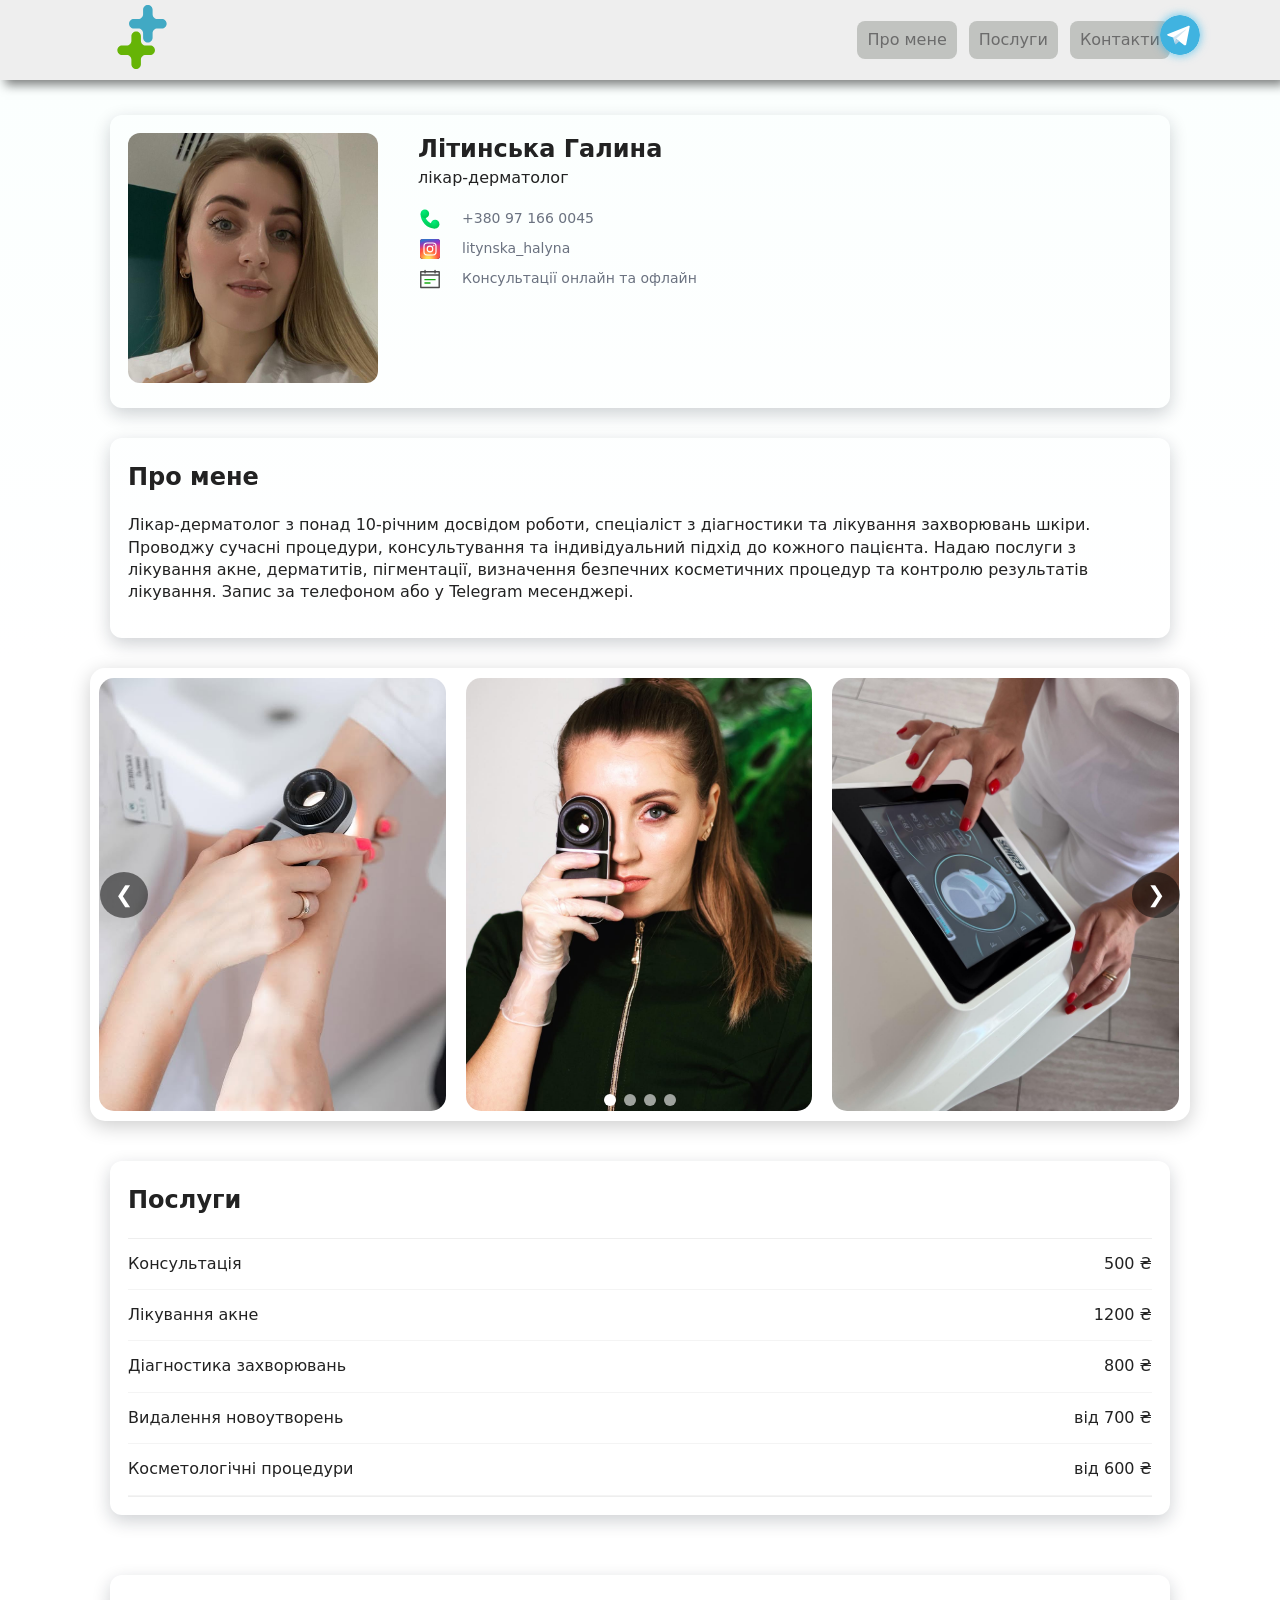
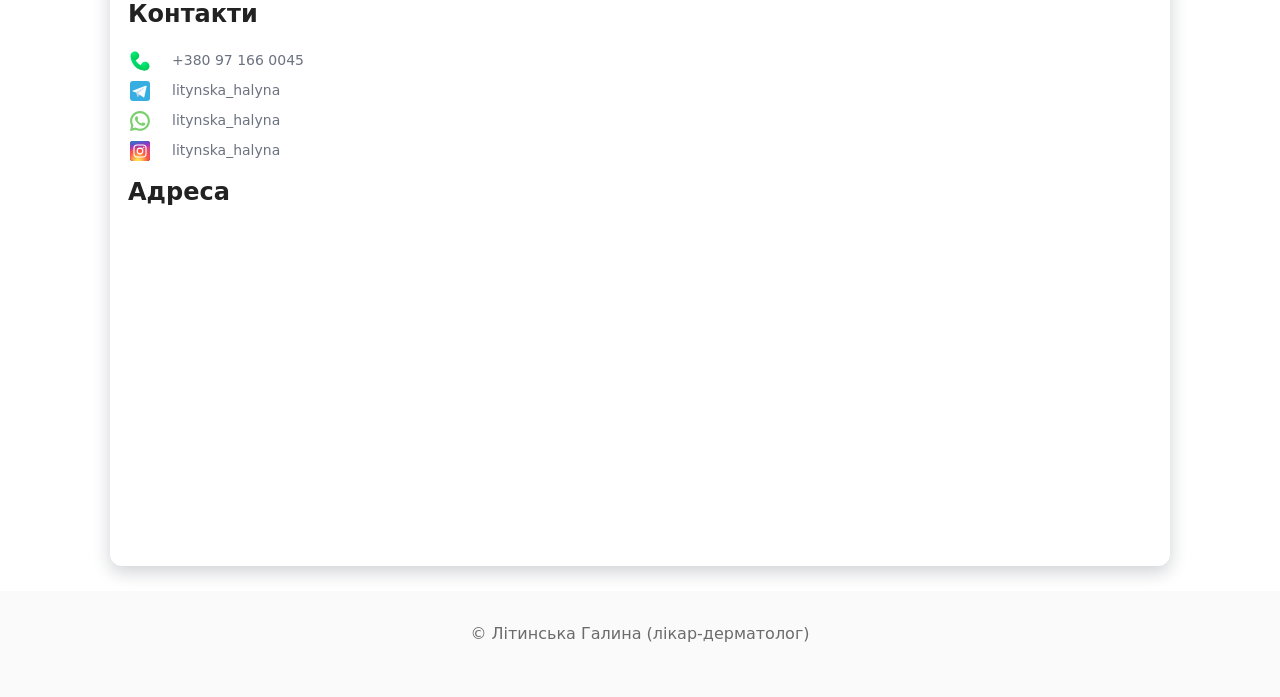
==== index.html @ a40f4bc6 "Implement slider logic" ====
<!doctype html>
<html lang="uk">
<head>
    <meta charset="utf-8">
    <meta name="viewport" content="width=device-width,initial-scale=1">
    <title>Лікар дерматолог - Літинська Галина</title>
    <link rel="stylesheet" href="styles.css">
</head>
<body>
<a href="https://t.me/username" target="_blank" class="telegram-icon" aria-label="Telegram">
    <img src="assets/icons/telegram-2.svg" alt="Telegram">
</a>
<header class="site-header">
    <div class="container header-inner">
        <a class="logo" href="#home">
            <img src="assets/icons/hospital.svg" alt="Лікар" class="logo-img">
        </a>
        <nav class="main-nav" id="mainNav">
            <button class="nav-toggle" id="navToggle" aria-label="Відкрити меню">☰</button>
            <ul class="nav-list" id="navList">
                <li><a class="book-btn" href="#home">Про мене</a></li>
                <li><a class="book-btn" href="#services">Послуги</a></li>
                <li><a class="book-btn" href="#contacts">Контакти</a></li>
            </ul>
        </nav>
    </div>
</header>

<main>
    <section id="home" class="section home-section">
        <section class="container">
            <div class="card">
                <div class="grid">
                    <div class="grid-1">
                        <img class="home-photo" src="assets/photo_main.jpg" alt="Лікар">
                    </div>
                    <div class="grid-2">
                        <h2 style="margin: 0">Літинська Галина</h2>
                        <p style="margin-top: 0; margin-bottom: 20px">лікар-дерматолог</p>
                        <div class="contact-item">
                            <img src="assets/icons/phone.svg" width="20" height="20"/>
                            <span>+380 97 166 0045</span>
                        </div>
                        <div class="contact-item">
                            <img src="assets/icons/instagram.svg" width="20" height="20"/>
                            <a href="https://www.instagram.com/dr.litynskahalyna" target="_blank">litynska_halyna</a>
                        </div>
                        <div class="contact-item">
                            <img src="assets/icons/calendar.svg" width="20" height="20"/>
                            <span>Консультації онлайн та офлайн</span>
                        </div>
                    </div>

                </div>
            </div>

            <div class="card">
                <h2>Про мене</h2>
                <p class="small-muted">
                    Лікар-дерматолог з понад 10-річним досвідом роботи, спеціаліст з діагностики та лікування
                    захворювань шкіри. Проводжу сучасні процедури, консультування та індивідуальний підхід
                    до кожного пацієнта. Надаю послуги з лікування акне, дерматитів, пігментації,
                    визначення безпечних косметичних процедур та контролю результатів лікування.
                    Запис за телефоном або у Telegram месенджері.
                </p>
            </div>
        </section>
    </section>

    <section id="gallery" class="section gallery-section">
        <div class="slider-container">
            <div class="slider-track">
                <div class="slide"><img src="assets/photo_1.jpg" alt="Фото 1"></div>
                <div class="slide"><img src="assets/photo_2.jpg" alt="Фото 2"></div>
                <div class="slide"><img src="assets/photo_3.jpg" alt="Фото 3"></div>
                <div class="slide"><img src="assets/photo_4.jpg" alt="Фото 4"></div>
            </div>
            <button class="arrow left">&#10094;</button>
            <button class="arrow right">&#10095;</button>
            <div class="dots"></div>
        </div>
    </section>

    <section id="services" class="section services-section">
        <div class="container">
            <div class="card">
                <h2>Послуги</h2>
                <ul class="services-list">
                    <li><span>Консультація</span><span class="price">500 ₴</span></li>
                    <li><span>Лікування акне</span><span class="price">1200 ₴</span></li>
                    <li><span>Діагностика захворювань</span><span class="price">800 ₴</span></li>
                    <li><span>Видалення новоутворень</span><span class="price">від 700 ₴</span></li>
                    <li><span>Косметологічні процедури</span><span class="price">від 600 ₴</span></li>
                </ul>
            </div>
        </div>
    </section>

    <section id="contacts" class="section contacts-section">
        <div class="container">
            <div class="card">
                <h2>Контакти</h2>
                <div class="contact-item">
                    <img src="assets/icons/phone.svg" width="20" height="20"/>
                    <span>+380 97 166 0045</span>
                </div>
                <div class="contact-item">
                    <img src="assets/icons/telegram-1.svg" width="20" height="20"/>
                    <a href="https://t.me/litynska_halyna" target="_blank">litynska_halyna</a>
                </div>
                <div class="contact-item">
                    <img src="assets/icons/whatsapp.svg" width="20" height="20"/>
                    <a href="https://wa.me/380961234567" target="_blank">litynska_halyna</a>
                </div>
                <div class="contact-item">
                    <img src="assets/icons/instagram.svg" width="20" height="20"/>
                    <a href="https://www.instagram.com/dr.litynskahalyna" target="_blank">litynska_halyna</a>
                </div>
                <h2>Адреса</h2>
                <div class="map-wrap">
                    <iframe src="https://www.google.com/maps/embed?pb=!1m18!1m12!1m3!1d73303.48271328525!2d28.41635927194951!3d49.22616092474371!2m3!1f0!2f0!3f0!3m2!1i1024!2i768!4f13.1!3m3!1m2!1s0x472d5c42c8feaab9%3A0xdc82a00f6ae1e998!2z0L_RgNC-0YHQv9C10LrRgiDQrtC90L7RgdGC0ZYsIDE4LCDQktGW0L3QvdC40YbRjywg0JLRltC90L3QuNGG0YzQutCwINC-0LHQu9Cw0YHRgtGMLCAyMTAwMA!5e0!3m2!1suk!2sua!4v1760284127808!5m2!1suk!2sua"
                            width="600" height="450"
                            style="border:0;"
                            allowfullscreen=""
                            loading="lazy"
                            referrerpolicy="no-referrer-when-downgrade">
                    </iframe>
                </div>
            </div>
        </div>
    </section>
</main>

<footer class="site-footer">
    <div class="container">
        <p>© Літинська Галина (лікар-дерматолог)</p>
    </div>
</footer>

<script src="script.js"></script>
</body>
</html>
---- styles.css ----
:root {
    --max-width: 1100px;
    --accent: #c1c3c0;
    --muted: #6b6b6b;
    --header-h: 80px;
}

* {
    box-sizing: border-box;
    scroll-padding-top: var(--header-h);
}

body {
    font-family: Inter, system-ui, -apple-system, 'Segoe UI', Roboto, 'Oxygen', 'Helvetica Neue', Arial;
    margin: 0;
    color: #222;
    line-height: 1.4
}

.container {
    max-width: var(--max-width);
    margin: 0 auto;
    padding: 0 20px 20px;
}

.card {
    margin-top: 30px;
    padding: 18px;
    border-radius: 12px;
    box-shadow: 0 6px 18px rgba(16, 24, 40, 0.2)
}

.card h2 {
    margin-top: 5px;
}

.grid {
    display: grid;
    grid-template-columns: 1fr 3fr;
    gap: 40px
}

/* Header */
.site-header {
    background: #eee;
    top: 0;
    z-index: 40;
    position: sticky;
    box-shadow: 5px 5px 10px rgba(0, 0, 0, 0.5);
}

.header-inner {
    display: flex;
    align-items: center;
    gap: 16px;
    padding-top: 5px;
    padding-bottom: 5px;
}

.logo {
    text-decoration: none;
    color: inherit;
}

.logo-img {
    width: 64px;
    height: 64px;
    object-fit: cover;
    border-radius: 8px
}

.main-nav {
    margin-left: auto;
    position: relative
}

.nav-toggle {
    display: none;
    background: none;
    border: 0;
    font-size: 26px
}

.nav-list {
    list-style: none;
    display: flex;
    gap: 12px;
    align-items: center;
    margin: 0;
    padding: 0
}

.nav-list a {
    display: inline-block;
    padding: 8px 10px;
    text-decoration: none;
    color: var(--muted)
}

.nav-list a:hover {
    color: black;
}

.book-btn {
    background: var(--accent);
    color: #AC9C8F;
    padding: 8px 12px;
    border-radius: 8px
}

/* Home */
.home-section {
    padding: 5px 0;
    background: linear-gradient(180deg, #fbfffe, #fff)
}

.home-photo {
    width: 250px;
    height: 250px;
    object-fit: cover;
    border-radius: 12px;
}

.contact-row {
    display: flex;
    gap: 12px;
    align-items: center;
}

.phone {
    font-weight: 600;
    text-decoration: none;
    color: var(--accent)
}

.social-links a {
    margin-left: 8px;
    text-decoration: none;
    color: var(--muted)
}

/* Services */
.services-section {
    padding: 5px 0
}

.services-list {
    list-style: none;
    padding: 0;
    margin: 0;
    border-top: 1px solid #eee;
    border-bottom: 1px solid #eee
}

.services-list li {
    display: flex;
    justify-content: space-between;
    padding: 14px 0;
    border-bottom: 1px solid #f4f4f4
}

/* Gallery */
.gallery-section {
    padding: 5px 0
}

.slider-container {
    position: relative;
    /*padding: 0 20px 20px;*/
    width: 100%;
    max-width: var(--max-width);
    margin: 0 auto;
    overflow: hidden;
    border-radius: 15px;
    box-shadow: 0 5px 20px rgba(0, 0, 0, 0.2);
}

.slider-track {
    display: flex;
    transition: transform 0.6s ease;
}

.slide {
    padding: 10px;
    flex: 0 0 calc(100% / 3);
}

.slide img {
    width: 100%;
    height: 100%;
    display: block;
    object-fit: cover;
    border-radius: 15px;
}

.arrow {
    position: absolute;
    top: 50%;
    transform: translateY(-50%);
    background: rgba(0, 0, 0, 0.5);
    color: #fff;
    border: none;
    padding: 10px 15px;
    border-radius: 50%;
    cursor: pointer;
    z-index: 10;
    font-size: 22px;
    transition: 0.3s;
}

.arrow:hover {
    background: rgba(0, 0, 0, 0.8);
}

.arrow.left {
    left: 10px;
}

.arrow.right {
    right: 10px;
}

.dots {
    position: absolute;
    bottom: 15px;
    left: 50%;
    transform: translateX(-50%);
    display: flex;
    gap: 8px;
}

.dot {
    width: 12px;
    height: 12px;
    border-radius: 50%;
    background: rgba(255, 255, 255, 0.6);
    cursor: pointer;
    transition: background 0.3s;
}

.dot.active {
    background: white;
}

/* Contacts */
.contacts-section {
    padding: 5px 0
}

.map-wrap iframe {
    width: 100%;
    height: 300px;
    border: 0;
    border-radius: 8px;
    margin-top: 12px
}

/* Footer */
.site-footer {
    background: #fafafa;
    padding: 16px 0;
    text-align: center;
    color: var(--muted)
}

/* Responsive */
@media (max-width: 800px) {

    .grid {
        display: grid;
        grid-template-columns: 1fr;
        gap: 40px
    }

    .grid-1 {
        display: grid;
        place-items: center;
    }

    .logo-img {
        width: 56px;
        height: 56px
    }

    .nav-toggle {
        display: block
    }

    .nav-list {
        position: absolute;
        right: 0;
        top: 56px;
        background: #fff;
        flex-direction: column;
        padding: 10px;
        border: 1px solid #eee;
        display: none;
        width: 220px
    }

    .nav-list.open {
        display: flex
    }

    .slide {
        flex: 0 0 100%;
    }

    .slide img {
        height: 400px
    }
}

/* Contacts */
.contact-item {
    color: #6b7280;
    font-size: 14px;
    display: flex;
    padding-bottom: 10px;
}

.contact-item img {
    width: 24px;
    margin-right: 20px;
}

.contact-item a {
    text-decoration: none;
    color: inherit;
}

/* Contact END */

/* Telegram icon */
.telegram-icon {
    position: fixed;
    top: 15px;
    right: 80px;
    z-index: 9999;
    display: inline-block;
    animation: blink 1.2s infinite;
}

.telegram-icon img {
    width: 40px;
    height: 40px;
    border-radius: 50%;
    box-shadow: 0 0 10px rgba(0, 172, 237, 0.6);
    transition: transform 0.3s ease, box-shadow 0.3s ease;
}

.telegram-icon:hover img {
    transform: scale(1.15);
    box-shadow: 0 0 20px rgba(0, 172, 237, 0.8);
}

/* Blinking effect */
@keyframes blink {
    0%, 100% {
        opacity: 1;
    }
    50% {
        opacity: 0.5;
    }
}

/* Telegram END */
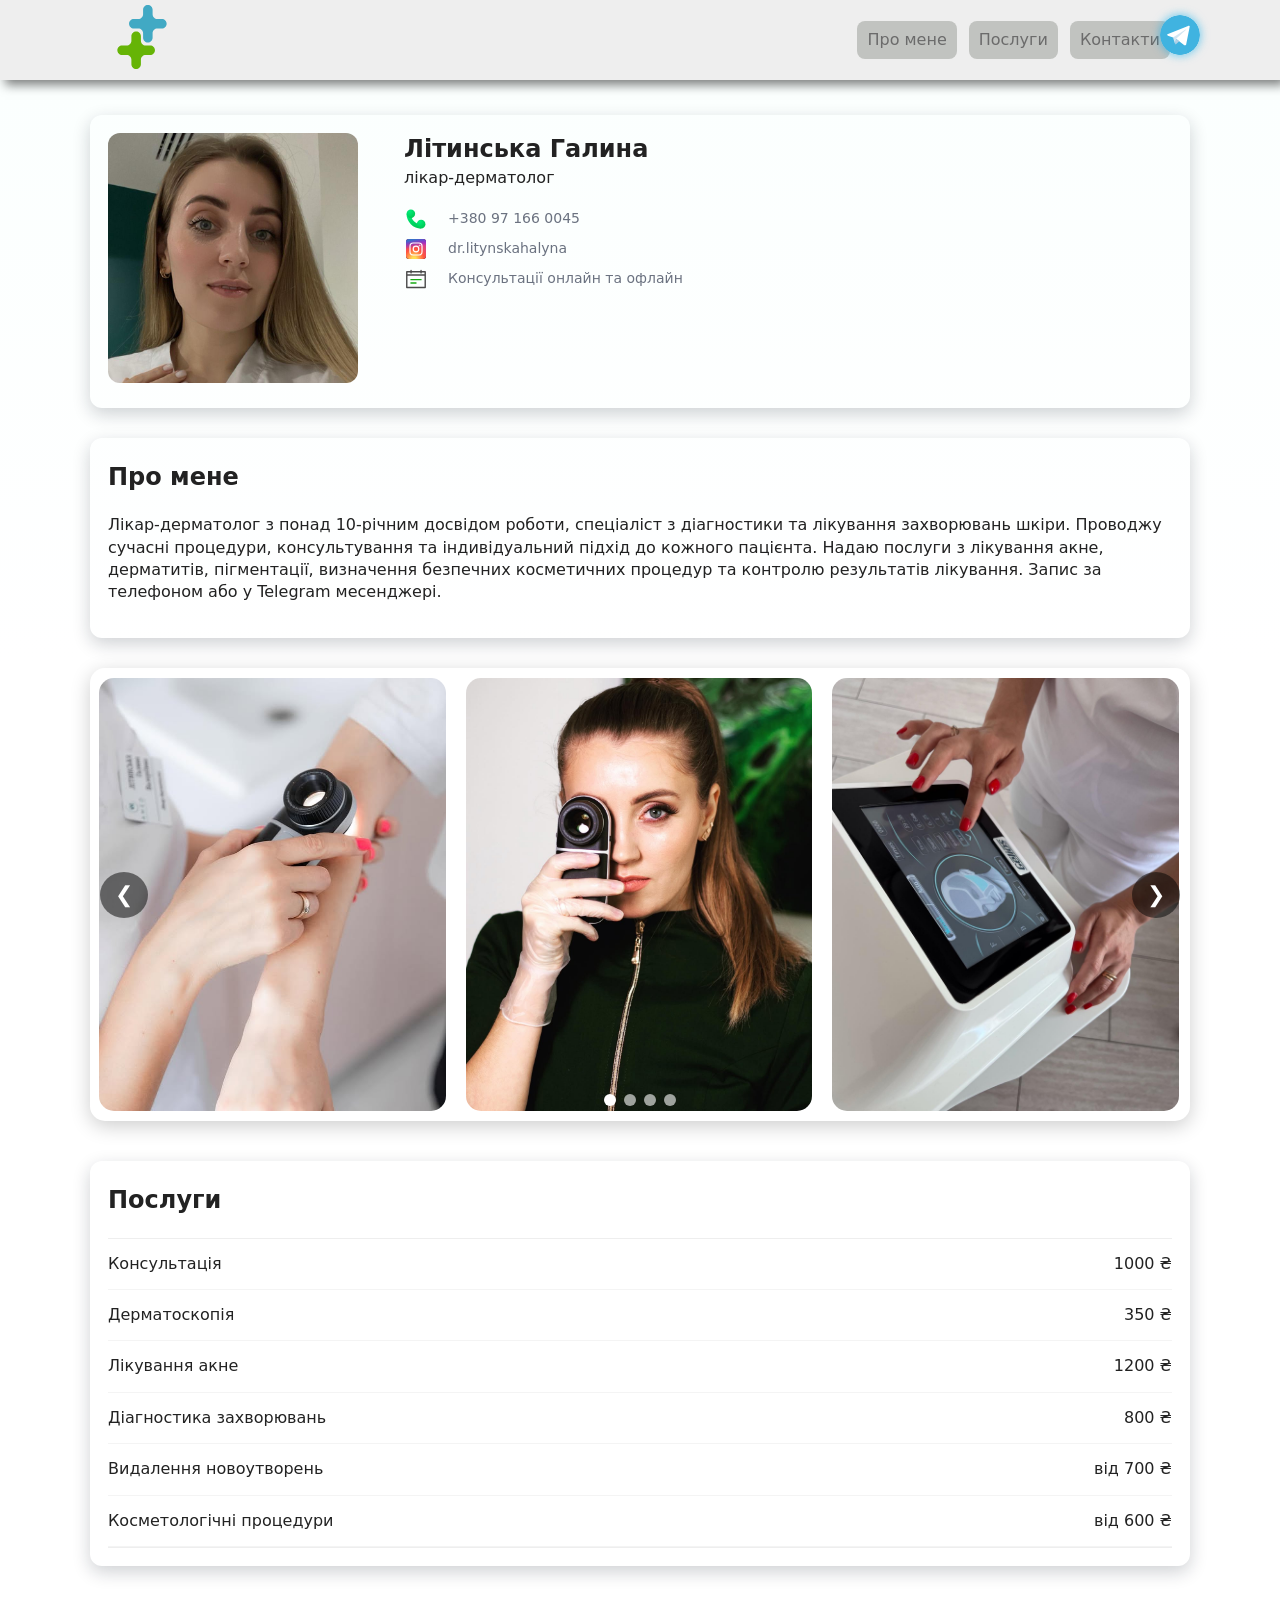
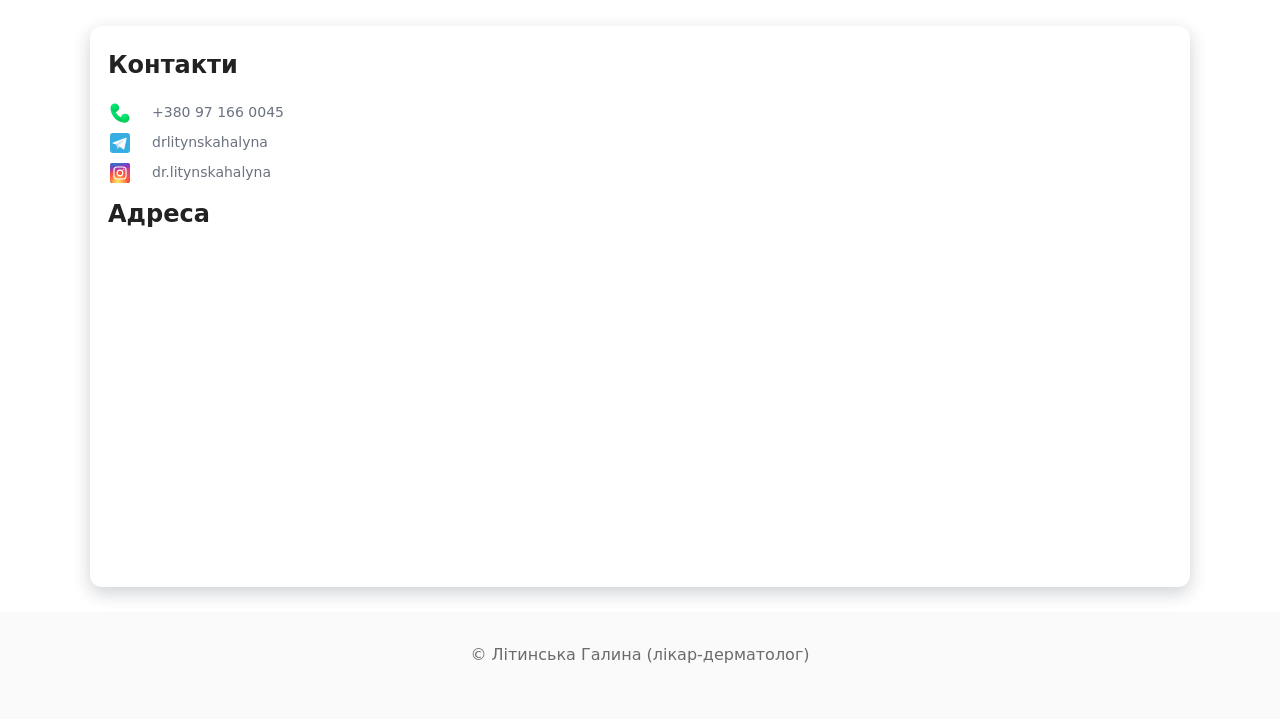
==== commit 82707878: "Add telegram link" ====
--- a/index.html
+++ b/index.html
@@ -4,10 +4,13 @@
     <meta charset="utf-8">
     <meta name="viewport" content="width=device-width,initial-scale=1">
     <title>Лікар дерматолог - Літинська Галина</title>
+    <meta name="description" content="Лікар дерматолог - Літинська Галина">
+    <meta name="keywords" content="Літинська, Галина, лікар, дерматолог">
+    <meta name="robots" content="index, follow">
     <link rel="stylesheet" href="styles.css">
 </head>
 <body>
-<a href="https://t.me/username" target="_blank" class="telegram-icon" aria-label="Telegram">
+<a href="https://t.me/drlitynskahalyna" target="_blank" class="telegram-icon" aria-label="Telegram">
     <img src="assets/icons/telegram-2.svg" alt="Telegram">
 </a>
 <header class="site-header">
@@ -43,7 +46,7 @@
                         </div>
                         <div class="contact-item">
                             <img src="assets/icons/instagram.svg" width="20" height="20"/>
-                            <a href="https://www.instagram.com/dr.litynskahalyna" target="_blank">litynska_halyna</a>
+                            <a href="https://www.instagram.com/dr.litynskahalyna" target="_blank">dr.litynskahalyna</a>
                         </div>
                         <div class="contact-item">
                             <img src="assets/icons/calendar.svg" width="20" height="20"/>
@@ -70,10 +73,10 @@
     <section id="gallery" class="section gallery-section">
         <div class="slider-container">
             <div class="slider-track">
-                <div class="slide"><img src="assets/photo_1.jpg" alt="Фото 1"></div>
-                <div class="slide"><img src="assets/photo_2.jpg" alt="Фото 2"></div>
-                <div class="slide"><img src="assets/photo_3.jpg" alt="Фото 3"></div>
-                <div class="slide"><img src="assets/photo_4.jpg" alt="Фото 4"></div>
+                <div class="slide"><img alt="Літинська Галина" src="assets/photo_1.jpg" alt="Фото 1"></div>
+                <div class="slide"><img alt="Літинська Галина" src="assets/photo_2.jpg" alt="Фото 2"></div>
+                <div class="slide"><img alt="Літинська Галина" src="assets/photo_3.jpg" alt="Фото 3"></div>
+                <div class="slide"><img alt="Літинська Галина" src="assets/photo_4.jpg" alt="Фото 4"></div>
             </div>
             <button class="arrow left">&#10094;</button>
             <button class="arrow right">&#10095;</button>
@@ -86,7 +89,8 @@
             <div class="card">
                 <h2>Послуги</h2>
                 <ul class="services-list">
-                    <li><span>Консультація</span><span class="price">500 ₴</span></li>
+                    <li><span>Консультація</span><span class="price">1000 ₴</span></li>
+                    <li><span>Дерматоскопія</span><span class="price">350 ₴</span></li>
                     <li><span>Лікування акне</span><span class="price">1200 ₴</span></li>
                     <li><span>Діагностика захворювань</span><span class="price">800 ₴</span></li>
                     <li><span>Видалення новоутворень</span><span class="price">від 700 ₴</span></li>
@@ -106,15 +110,11 @@
                 </div>
                 <div class="contact-item">
                     <img src="assets/icons/telegram-1.svg" width="20" height="20"/>
-                    <a href="https://t.me/litynska_halyna" target="_blank">litynska_halyna</a>
-                </div>
-                <div class="contact-item">
-                    <img src="assets/icons/whatsapp.svg" width="20" height="20"/>
-                    <a href="https://wa.me/380961234567" target="_blank">litynska_halyna</a>
+                    <a href="https://t.me/drlitynskahalyna" target="_blank">drlitynskahalyna</a>
                 </div>
                 <div class="contact-item">
                     <img src="assets/icons/instagram.svg" width="20" height="20"/>
-                    <a href="https://www.instagram.com/dr.litynskahalyna" target="_blank">litynska_halyna</a>
+                    <a href="https://www.instagram.com/dr.litynskahalyna" target="_blank">dr.litynskahalyna</a>
                 </div>
                 <h2>Адреса</h2>
                 <div class="map-wrap">
--- a/styles.css
+++ b/styles.css
@@ -20,7 +20,7 @@
 .container {
     max-width: var(--max-width);
     margin: 0 auto;
-    padding: 0 20px 20px;
+    padding: 0 0 20px;
 }
 
 .card {
@@ -53,8 +53,7 @@
     display: flex;
     align-items: center;
     gap: 16px;
-    padding-top: 5px;
-    padding-bottom: 5px;
+    padding: 5px 20px;
 }
 
 .logo {
@@ -166,7 +165,6 @@
 
 .slider-container {
     position: relative;
-    /*padding: 0 20px 20px;*/
     width: 100%;
     max-width: var(--max-width);
     margin: 0 auto;
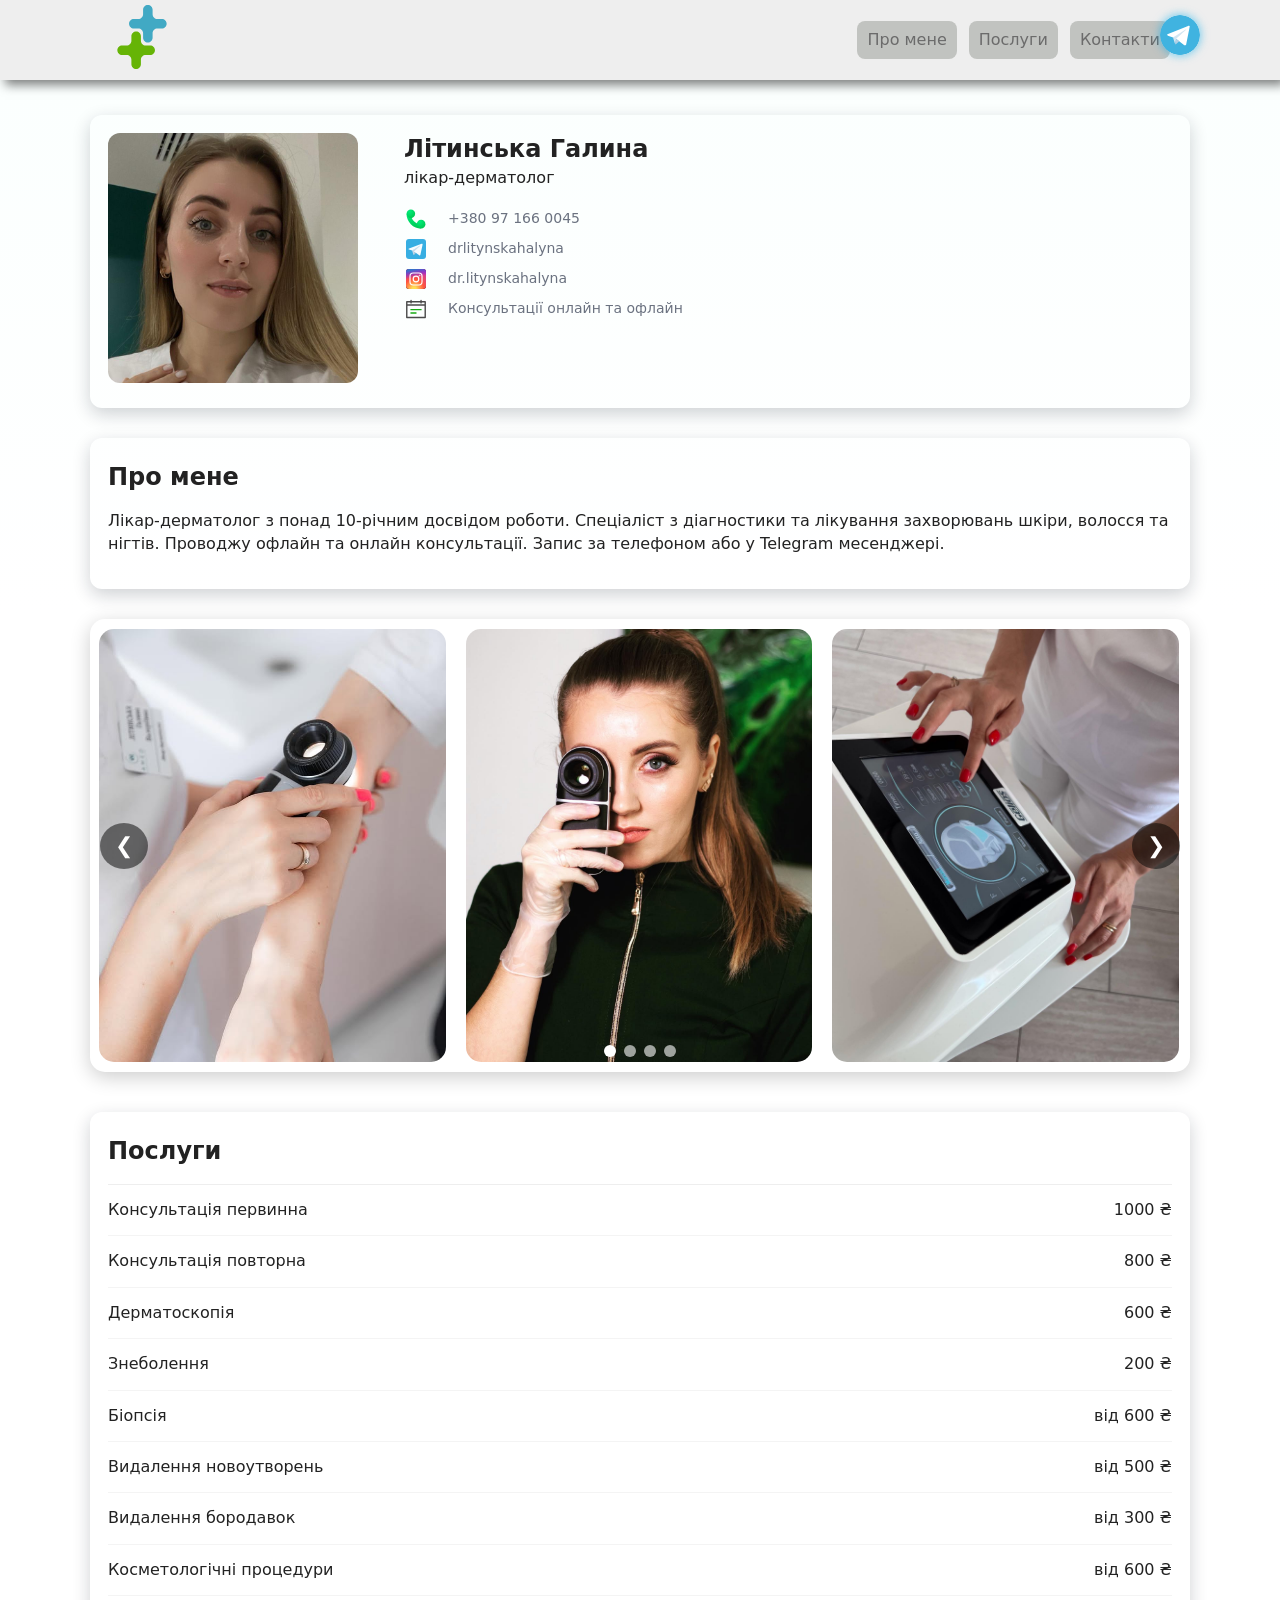
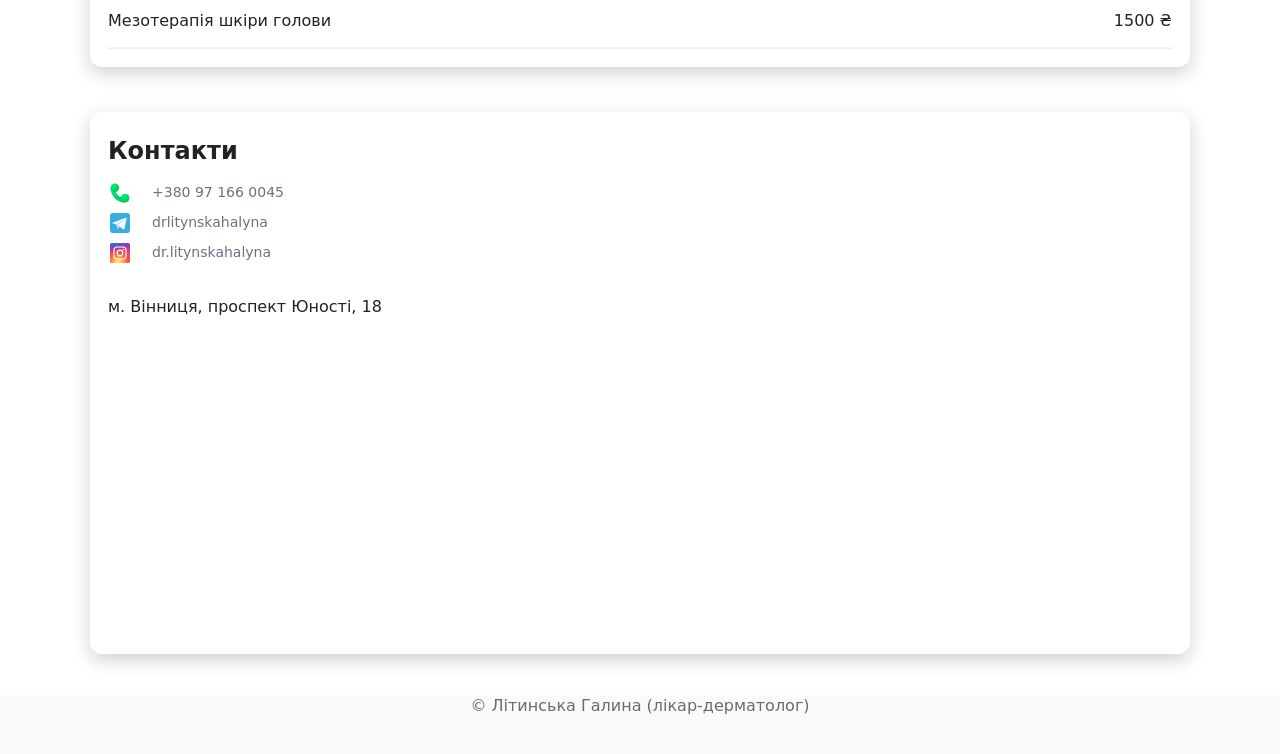
==== commit 22a7931a: "Improve css styles" ====
--- a/index.html
+++ b/index.html
@@ -38,11 +38,15 @@
                         <img class="home-photo" src="assets/photo_main.jpg" alt="Лікар">
                     </div>
                     <div class="grid-2">
-                        <h2 style="margin: 0">Літинська Галина</h2>
-                        <p style="margin-top: 0; margin-bottom: 20px">лікар-дерматолог</p>
+                        <h2>Літинська Галина</h2>
+                        <p>лікар-дерматолог</p>
                         <div class="contact-item">
                             <img src="assets/icons/phone.svg" width="20" height="20"/>
                             <span>+380 97 166 0045</span>
+                        </div>
+                        <div class="contact-item">
+                            <img src="assets/icons/telegram-1.svg" width="20" height="20"/>
+                            <a href="https://t.me/drlitynskahalyna" target="_blank">drlitynskahalyna</a>
                         </div>
                         <div class="contact-item">
                             <img src="assets/icons/instagram.svg" width="20" height="20"/>
@@ -60,10 +64,8 @@
             <div class="card">
                 <h2>Про мене</h2>
                 <p class="small-muted">
-                    Лікар-дерматолог з понад 10-річним досвідом роботи, спеціаліст з діагностики та лікування
-                    захворювань шкіри. Проводжу сучасні процедури, консультування та індивідуальний підхід
-                    до кожного пацієнта. Надаю послуги з лікування акне, дерматитів, пігментації,
-                    визначення безпечних косметичних процедур та контролю результатів лікування.
+                    Лікар-дерматолог з понад 10-річним досвідом роботи. Спеціаліст з діагностики та лікування
+                    захворювань шкіри, волосся та нігтів. Проводжу офлайн та онлайн консультації.
                     Запис за телефоном або у Telegram месенджері.
                 </p>
             </div>
@@ -89,12 +91,15 @@
             <div class="card">
                 <h2>Послуги</h2>
                 <ul class="services-list">
-                    <li><span>Консультація</span><span class="price">1000 ₴</span></li>
-                    <li><span>Дерматоскопія</span><span class="price">350 ₴</span></li>
-                    <li><span>Лікування акне</span><span class="price">1200 ₴</span></li>
-                    <li><span>Діагностика захворювань</span><span class="price">800 ₴</span></li>
-                    <li><span>Видалення новоутворень</span><span class="price">від 700 ₴</span></li>
+                    <li><span>Консультація первинна</span><span class="price">1000 ₴</span></li>
+                    <li><span>Консультація повторна</span><span class="price">800 ₴</span></li>
+                    <li><span>Дерматоскопія</span><span class="price">600 ₴</span></li>
+                    <li><span>Знеболення</span><span class="price">200 ₴</span></li>
+                    <li><span>Біопсія</span><span class="price">від 600 ₴</span></li>
+                    <li><span>Видалення новоутворень</span><span class="price">від 500 ₴</span></li>
+                    <li><span>Видалення бородавок</span><span class="price">від 300 ₴</span></li>
                     <li><span>Косметологічні процедури</span><span class="price">від 600 ₴</span></li>
+                    <li><span>Мезотерапія шкіри голови</span><span class="price">1500 ₴</span></li>
                 </ul>
             </div>
         </div>
@@ -102,7 +107,7 @@
 
     <section id="contacts" class="section contacts-section">
         <div class="container">
-            <div class="card">
+            <div class="card" style="margin-top: 15px;">
                 <h2>Контакти</h2>
                 <div class="contact-item">
                     <img src="assets/icons/phone.svg" width="20" height="20"/>
@@ -116,7 +121,8 @@
                     <img src="assets/icons/instagram.svg" width="20" height="20"/>
                     <a href="https://www.instagram.com/dr.litynskahalyna" target="_blank">dr.litynskahalyna</a>
                 </div>
-                <h2>Адреса</h2>
+                <br>
+                м. Вінниця, проспект Юності, 18
                 <div class="map-wrap">
                     <iframe src="https://www.google.com/maps/embed?pb=!1m18!1m12!1m3!1d73303.48271328525!2d28.41635927194951!3d49.22616092474371!2m3!1f0!2f0!3f0!3m2!1i1024!2i768!4f13.1!3m3!1m2!1s0x472d5c42c8feaab9%3A0xdc82a00f6ae1e998!2z0L_RgNC-0YHQv9C10LrRgiDQrtC90L7RgdGC0ZYsIDE4LCDQktGW0L3QvdC40YbRjywg0JLRltC90L3QuNGG0YzQutCwINC-0LHQu9Cw0YHRgtGMLCAyMTAwMA!5e0!3m2!1suk!2sua!4v1760284127808!5m2!1suk!2sua"
                             width="600" height="450"
--- a/styles.css
+++ b/styles.css
@@ -14,7 +14,7 @@
     font-family: Inter, system-ui, -apple-system, 'Segoe UI', Roboto, 'Oxygen', 'Helvetica Neue', Arial;
     margin: 0;
     color: #222;
-    line-height: 1.4
+    line-height: 1.4;
 }
 
 .container {
@@ -27,17 +27,27 @@
     margin-top: 30px;
     padding: 18px;
     border-radius: 12px;
-    box-shadow: 0 6px 18px rgba(16, 24, 40, 0.2)
+    box-shadow: 0 6px 18px rgba(16, 24, 40, 0.2);
 }
 
 .card h2 {
     margin-top: 5px;
+    margin-bottom: 15px;
 }
 
 .grid {
     display: grid;
     grid-template-columns: 1fr 3fr;
-    gap: 40px
+    gap: 40px;
+}
+
+.grid-2 h2 {
+    margin: 0
+}
+
+.grid-2 p {
+    margin-top: 0;
+    margin-bottom: 20px;
 }
 
 /* Header */
@@ -65,19 +75,19 @@
     width: 64px;
     height: 64px;
     object-fit: cover;
-    border-radius: 8px
+    border-radius: 8px;
 }
 
 .main-nav {
     margin-left: auto;
-    position: relative
+    position: relative;
 }
 
 .nav-toggle {
     display: none;
     background: none;
     border: 0;
-    font-size: 26px
+    font-size: 26px;
 }
 
 .nav-list {
@@ -85,15 +95,13 @@
     display: flex;
     gap: 12px;
     align-items: center;
-    margin: 0;
-    padding: 0
 }
 
 .nav-list a {
     display: inline-block;
     padding: 8px 10px;
     text-decoration: none;
-    color: var(--muted)
+    color: var(--muted);
 }
 
 .nav-list a:hover {
@@ -104,13 +112,13 @@
     background: var(--accent);
     color: #AC9C8F;
     padding: 8px 12px;
-    border-radius: 8px
+    border-radius: 8px;
 }
 
 /* Home */
 .home-section {
     padding: 5px 0;
-    background: linear-gradient(180deg, #fbfffe, #fff)
+    background: linear-gradient(180deg, #fbfffe, #fff);
 }
 
 .home-photo {
@@ -129,18 +137,18 @@
 .phone {
     font-weight: 600;
     text-decoration: none;
-    color: var(--accent)
+    color: var(--accent);
 }
 
 .social-links a {
     margin-left: 8px;
     text-decoration: none;
-    color: var(--muted)
+    color: var(--muted);
 }
 
 /* Services */
 .services-section {
-    padding: 5px 0
+    padding: 5px 0;
 }
 
 .services-list {
@@ -148,19 +156,19 @@
     padding: 0;
     margin: 0;
     border-top: 1px solid #eee;
-    border-bottom: 1px solid #eee
+    border-bottom: 1px solid #eee;
 }
 
 .services-list li {
     display: flex;
     justify-content: space-between;
     padding: 14px 0;
-    border-bottom: 1px solid #f4f4f4
+    border-bottom: 1px solid #f4f4f4;
 }
 
 /* Gallery */
 .gallery-section {
-    padding: 5px 0
+    padding: 5px 0;
 }
 
 .slider-container {
@@ -242,7 +250,7 @@
 
 /* Contacts */
 .contacts-section {
-    padding: 5px 0
+    padding: 5px 0;
 }
 
 .map-wrap iframe {
@@ -250,15 +258,14 @@
     height: 300px;
     border: 0;
     border-radius: 8px;
-    margin-top: 12px
+    margin-top: 12px;
 }
 
 /* Footer */
 .site-footer {
     background: #fafafa;
-    padding: 16px 0;
     text-align: center;
-    color: var(--muted)
+    color: var(--muted);
 }
 
 /* Responsive */
@@ -267,7 +274,7 @@
     .grid {
         display: grid;
         grid-template-columns: 1fr;
-        gap: 40px
+        gap: 40px;
     }
 
     .grid-1 {
@@ -275,13 +282,25 @@
         place-items: center;
     }
 
+    .grid-2 {
+        margin-top: -15px;
+    }
+
+    .grid-2 h2 {
+        text-align: center;
+    }
+
+    .grid-2 p {
+        text-align: center;
+    }
+
     .logo-img {
         width: 56px;
-        height: 56px
+        height: 56px;
     }
 
     .nav-toggle {
-        display: block
+        display: block;
     }
 
     .nav-list {
@@ -293,11 +312,11 @@
         padding: 10px;
         border: 1px solid #eee;
         display: none;
-        width: 220px
+        width: 220px;
     }
 
     .nav-list.open {
-        display: flex
+        display: flex;
     }
 
     .slide {
@@ -305,7 +324,7 @@
     }
 
     .slide img {
-        height: 400px
+        height: 400px;
     }
 }
 
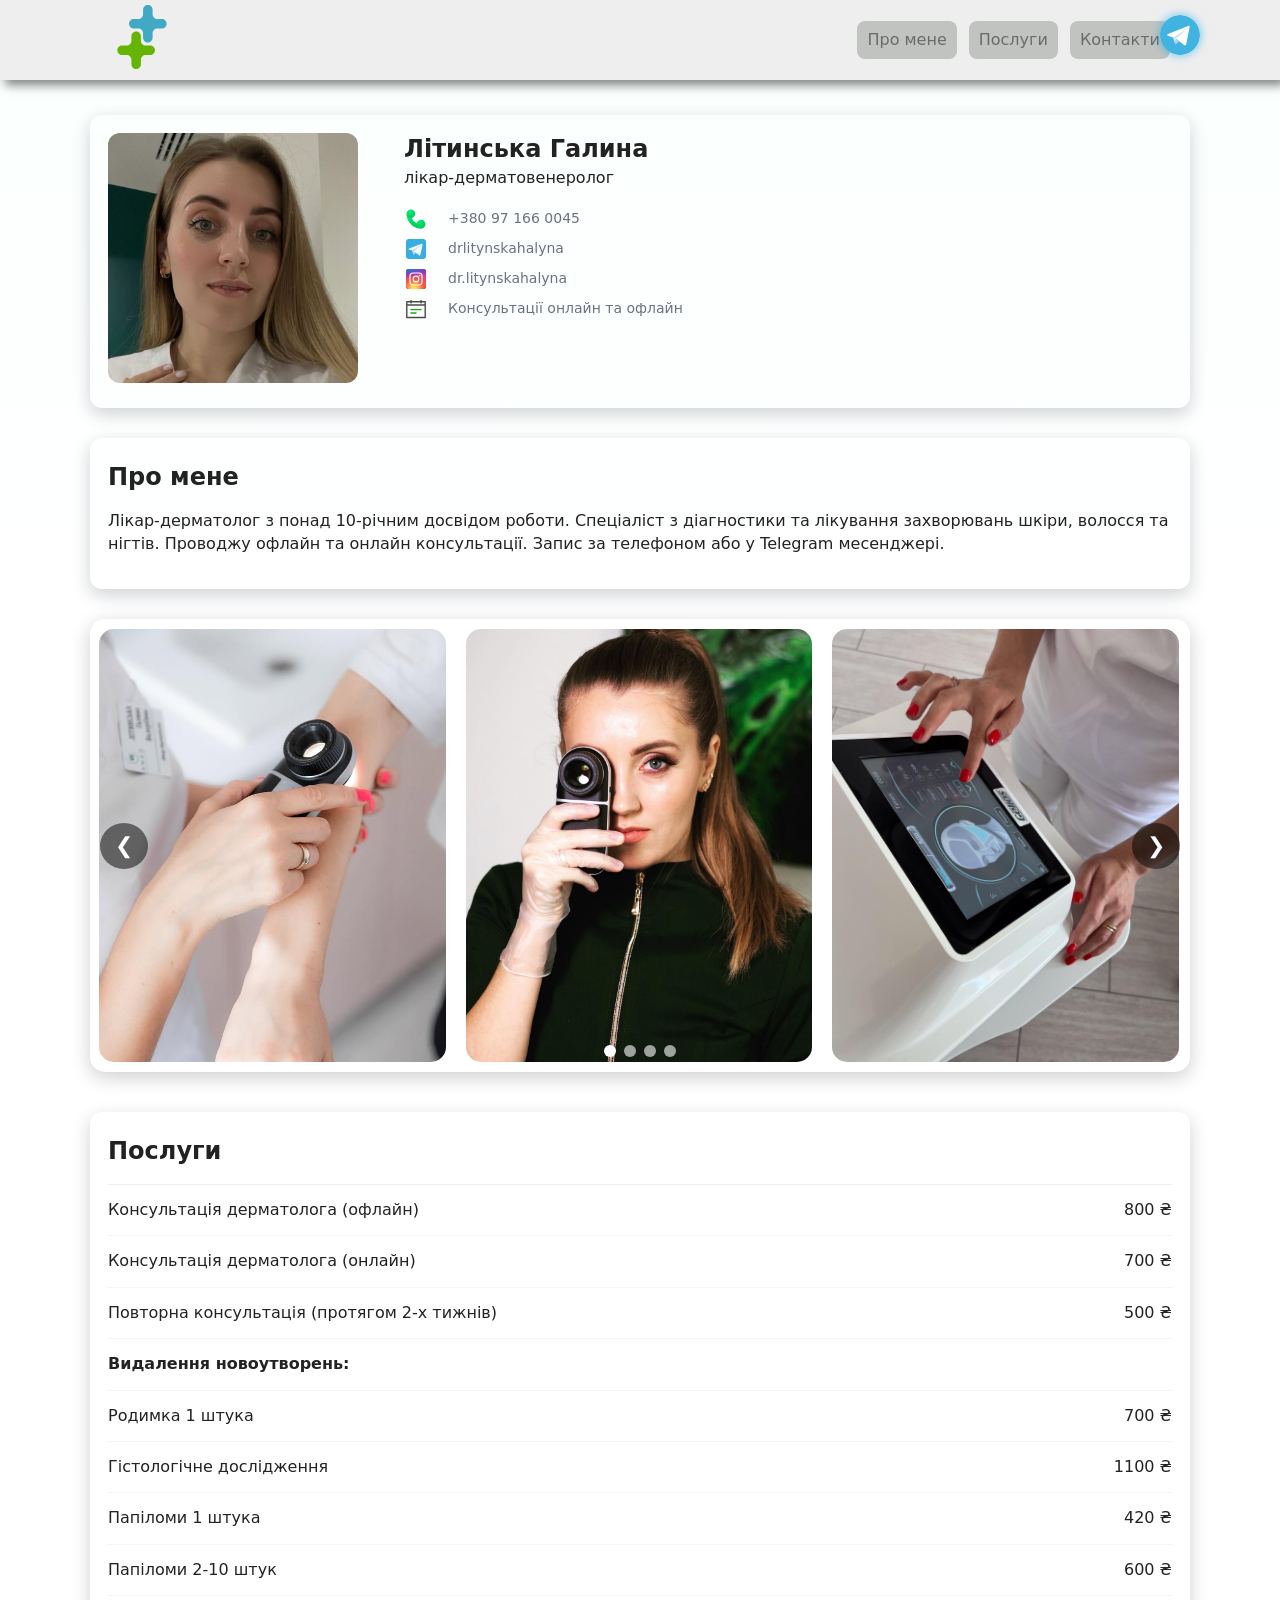
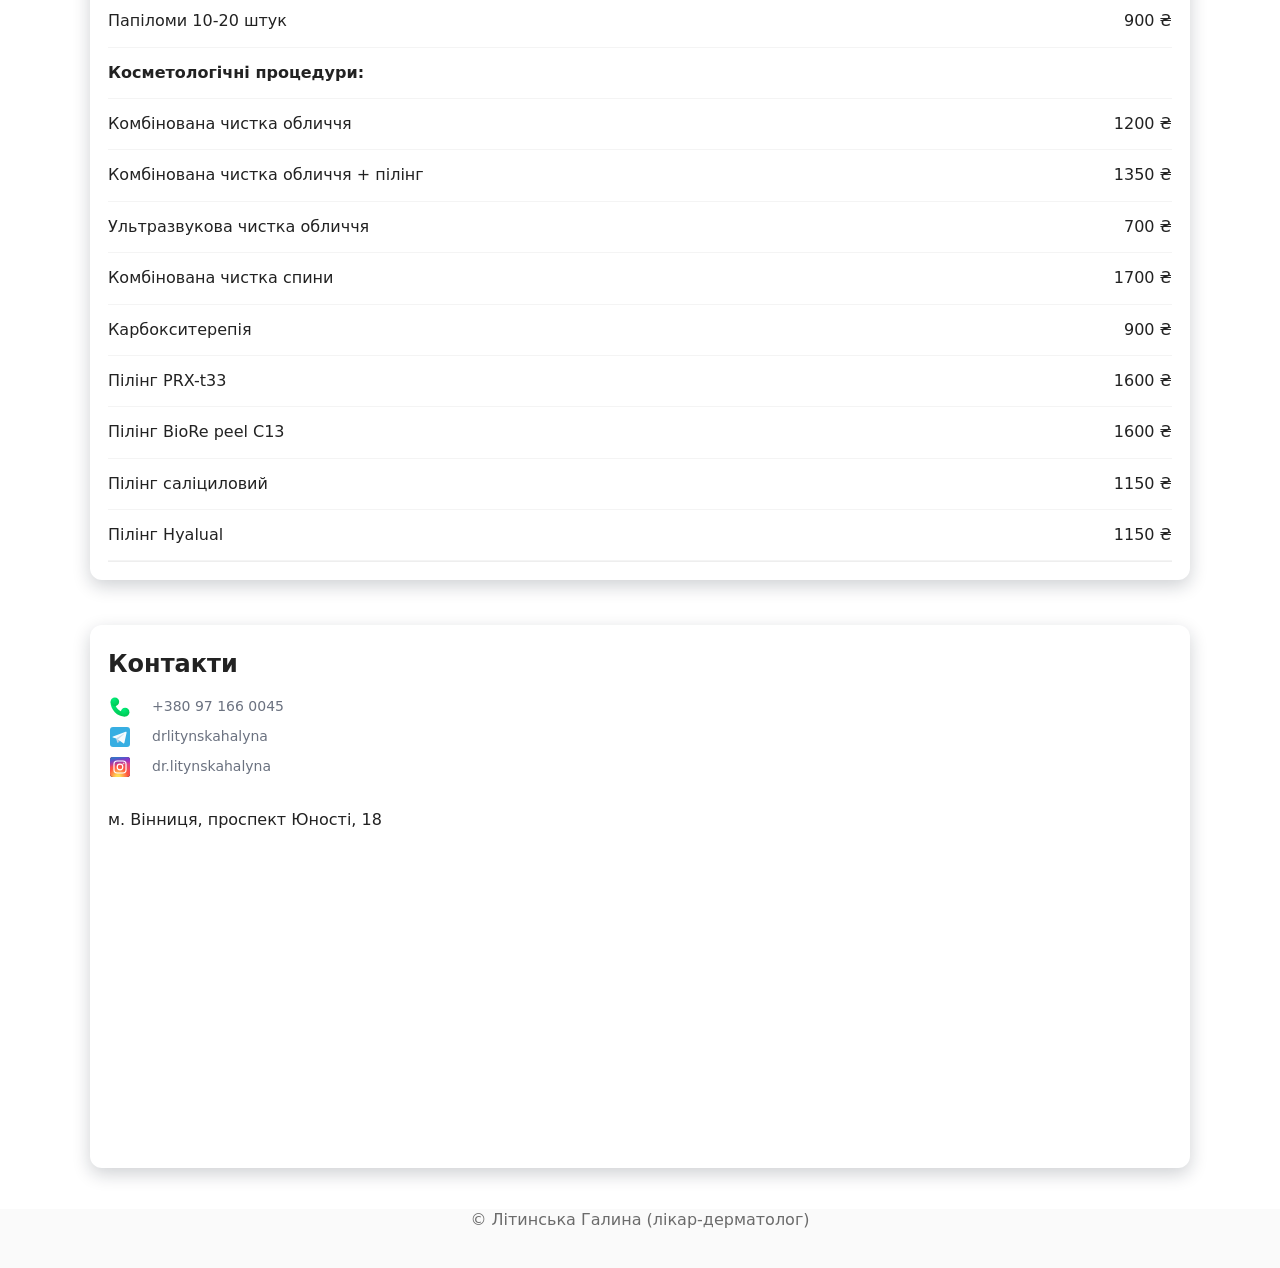
==== commit 5ef03bb8: "Update services with prices" ====
--- a/index.html
+++ b/index.html
@@ -39,7 +39,7 @@
                     </div>
                     <div class="grid-2">
                         <h2>Літинська Галина</h2>
-                        <p>лікар-дерматолог</p>
+                        <p>лікар-дерматовенеролог</p>
                         <div class="contact-item">
                             <img src="assets/icons/phone.svg" width="20" height="20"/>
                             <span>+380 97 166 0045</span>
@@ -91,15 +91,25 @@
             <div class="card">
                 <h2>Послуги</h2>
                 <ul class="services-list">
-                    <li><span>Консультація первинна</span><span class="price">1000 ₴</span></li>
-                    <li><span>Консультація повторна</span><span class="price">800 ₴</span></li>
-                    <li><span>Дерматоскопія</span><span class="price">600 ₴</span></li>
-                    <li><span>Знеболення</span><span class="price">200 ₴</span></li>
-                    <li><span>Біопсія</span><span class="price">від 600 ₴</span></li>
-                    <li><span>Видалення новоутворень</span><span class="price">від 500 ₴</span></li>
-                    <li><span>Видалення бородавок</span><span class="price">від 300 ₴</span></li>
-                    <li><span>Косметологічні процедури</span><span class="price">від 600 ₴</span></li>
-                    <li><span>Мезотерапія шкіри голови</span><span class="price">1500 ₴</span></li>
+                    <li><span>Консультація дерматолога (офлайн)</span><span class="price">800 ₴</span></li>
+                    <li><span>Консультація дерматолога (онлайн)</span><span class="price">700 ₴</span></li>
+                    <li><span>Повторна консультація (протягом 2-х тижнів)</span><span class="price">500 ₴</span></li>
+                    <li><span><strong>Видалення новоутворень:</strong></span></li>
+                    <li><span>Родимка 1 штука</span><span class="price">700 ₴</span></li>
+                    <li><span>Гістологічне дослідження</span><span class="price">1100 ₴</span></li>
+                    <li><span>Папіломи 1 штука</span><span class="price">420 ₴</span></li>
+                    <li><span>Папіломи 2-10 штук</span><span class="price">600 ₴</span></li>
+                    <li><span>Папіломи 10-20 штук</span><span class="price">900 ₴</span></li>
+                    <li><span><strong>Косметологічні процедури:</strong></span></li>
+                    <li><span>Комбінована чистка обличчя</span><span class="price">1200 ₴</span></li>
+                    <li><span>Комбінована чистка обличчя + пілінг</span><span class="price">1350 ₴</span></li>
+                    <li><span>Ультразвукова чистка обличчя</span><span class="price">700 ₴</span></li>
+                    <li><span>Комбінована чистка спини</span><span class="price">1700 ₴</span></li>
+                    <li><span>Карбокситерепія</span><span class="price">900 ₴</span></li>
+                    <li><span>Пілінг PRX-t33</span><span class="price">1600 ₴</span></li>
+                    <li><span>Пілінг BioRe peel C13</span><span class="price">1600 ₴</span></li>
+                    <li><span>Пілінг саліциловий</span><span class="price">1150 ₴</span></li>
+                    <li><span>Пілінг Hyalual</span><span class="price">1150 ₴</span></li>
                 </ul>
             </div>
         </div>
--- a/styles.css
+++ b/styles.css
@@ -164,6 +164,10 @@
     justify-content: space-between;
     padding: 14px 0;
     border-bottom: 1px solid #f4f4f4;
+}
+
+.services-list .price {
+    white-space: nowrap;
 }
 
 /* Gallery */
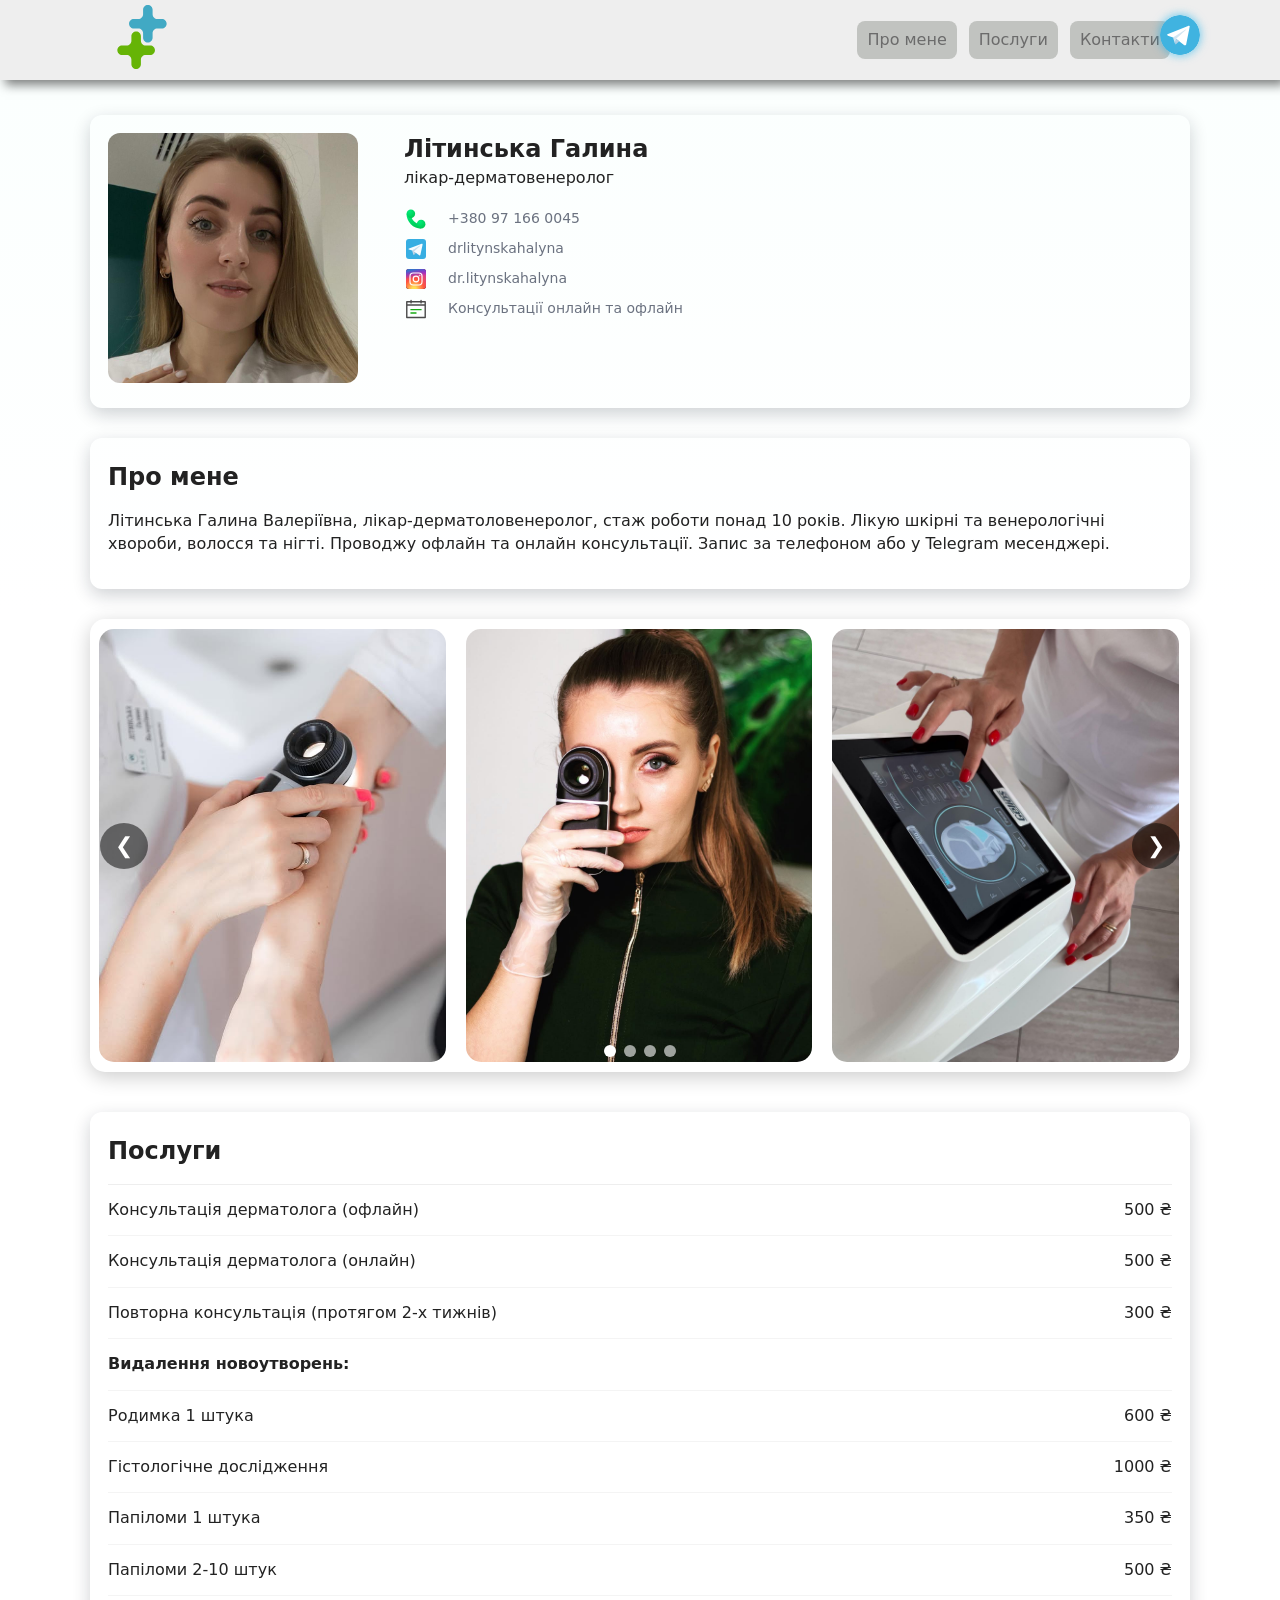
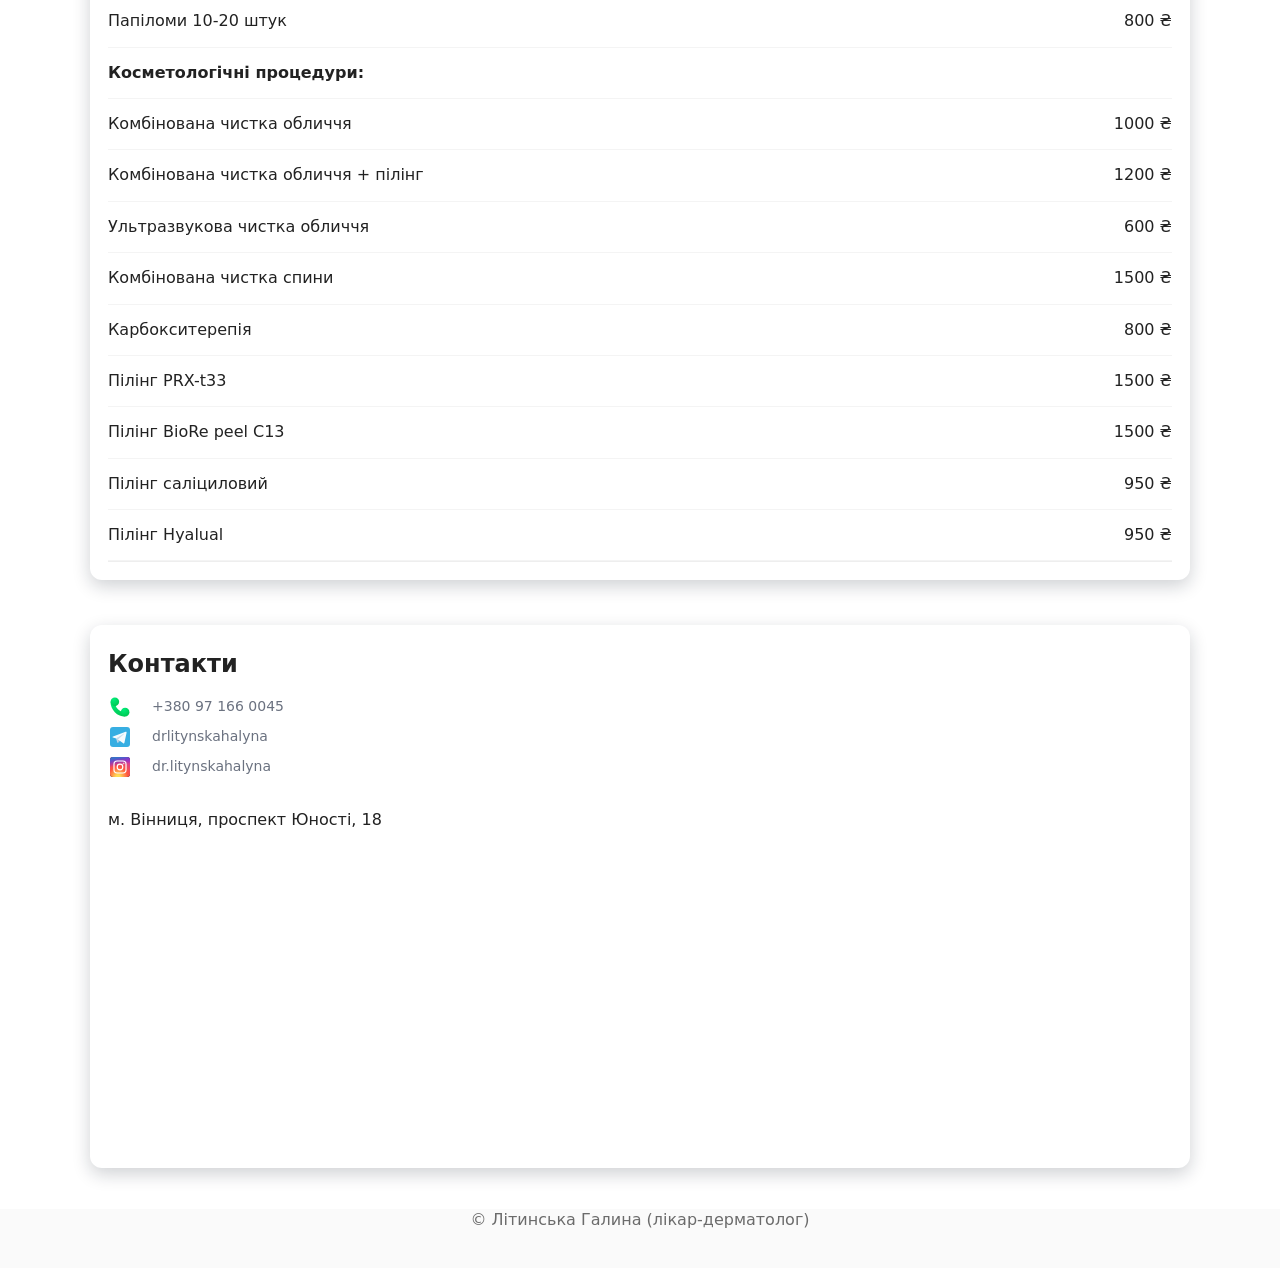
==== commit 47597c19: "Update prices and description" ====
--- a/index.html
+++ b/index.html
@@ -64,9 +64,9 @@
             <div class="card">
                 <h2>Про мене</h2>
                 <p class="small-muted">
-                    Лікар-дерматолог з понад 10-річним досвідом роботи. Спеціаліст з діагностики та лікування
-                    захворювань шкіри, волосся та нігтів. Проводжу офлайн та онлайн консультації.
-                    Запис за телефоном або у Telegram месенджері.
+                    Літинська Галина Валеріївна, лікар-дерматоловенеролог, стаж роботи понад 10 років.
+                    Лікую шкірні та венерологічні хвороби, волосся та нігті.
+                    Проводжу офлайн та онлайн консультації. Запис за телефоном або у Telegram месенджері.
                 </p>
             </div>
         </section>
@@ -91,25 +91,25 @@
             <div class="card">
                 <h2>Послуги</h2>
                 <ul class="services-list">
-                    <li><span>Консультація дерматолога (офлайн)</span><span class="price">800 ₴</span></li>
-                    <li><span>Консультація дерматолога (онлайн)</span><span class="price">700 ₴</span></li>
-                    <li><span>Повторна консультація (протягом 2-х тижнів)</span><span class="price">500 ₴</span></li>
+                    <li><span>Консультація дерматолога (офлайн)</span><span class="price">500 ₴</span></li>
+                    <li><span>Консультація дерматолога (онлайн)</span><span class="price">500 ₴</span></li>
+                    <li><span>Повторна консультація (протягом 2-х тижнів)</span><span class="price">300 ₴</span></li>
                     <li><span><strong>Видалення новоутворень:</strong></span></li>
-                    <li><span>Родимка 1 штука</span><span class="price">700 ₴</span></li>
-                    <li><span>Гістологічне дослідження</span><span class="price">1100 ₴</span></li>
-                    <li><span>Папіломи 1 штука</span><span class="price">420 ₴</span></li>
-                    <li><span>Папіломи 2-10 штук</span><span class="price">600 ₴</span></li>
-                    <li><span>Папіломи 10-20 штук</span><span class="price">900 ₴</span></li>
+                    <li><span>Родимка 1 штука</span><span class="price">600 ₴</span></li>
+                    <li><span>Гістологічне дослідження</span><span class="price">1000 ₴</span></li>
+                    <li><span>Папіломи 1 штука</span><span class="price">350 ₴</span></li>
+                    <li><span>Папіломи 2-10 штук</span><span class="price">500 ₴</span></li>
+                    <li><span>Папіломи 10-20 штук</span><span class="price">800 ₴</span></li>
                     <li><span><strong>Косметологічні процедури:</strong></span></li>
-                    <li><span>Комбінована чистка обличчя</span><span class="price">1200 ₴</span></li>
-                    <li><span>Комбінована чистка обличчя + пілінг</span><span class="price">1350 ₴</span></li>
-                    <li><span>Ультразвукова чистка обличчя</span><span class="price">700 ₴</span></li>
-                    <li><span>Комбінована чистка спини</span><span class="price">1700 ₴</span></li>
-                    <li><span>Карбокситерепія</span><span class="price">900 ₴</span></li>
-                    <li><span>Пілінг PRX-t33</span><span class="price">1600 ₴</span></li>
-                    <li><span>Пілінг BioRe peel C13</span><span class="price">1600 ₴</span></li>
-                    <li><span>Пілінг саліциловий</span><span class="price">1150 ₴</span></li>
-                    <li><span>Пілінг Hyalual</span><span class="price">1150 ₴</span></li>
+                    <li><span>Комбінована чистка обличчя</span><span class="price">1000 ₴</span></li>
+                    <li><span>Комбінована чистка обличчя + пілінг</span><span class="price">1200 ₴</span></li>
+                    <li><span>Ультразвукова чистка обличчя</span><span class="price">600 ₴</span></li>
+                    <li><span>Комбінована чистка спини</span><span class="price">1500 ₴</span></li>
+                    <li><span>Карбокситерепія</span><span class="price">800 ₴</span></li>
+                    <li><span>Пілінг PRX-t33</span><span class="price">1500 ₴</span></li>
+                    <li><span>Пілінг BioRe peel C13</span><span class="price">1500 ₴</span></li>
+                    <li><span>Пілінг саліциловий</span><span class="price">950 ₴</span></li>
+                    <li><span>Пілінг Hyalual</span><span class="price">950 ₴</span></li>
                 </ul>
             </div>
         </div>
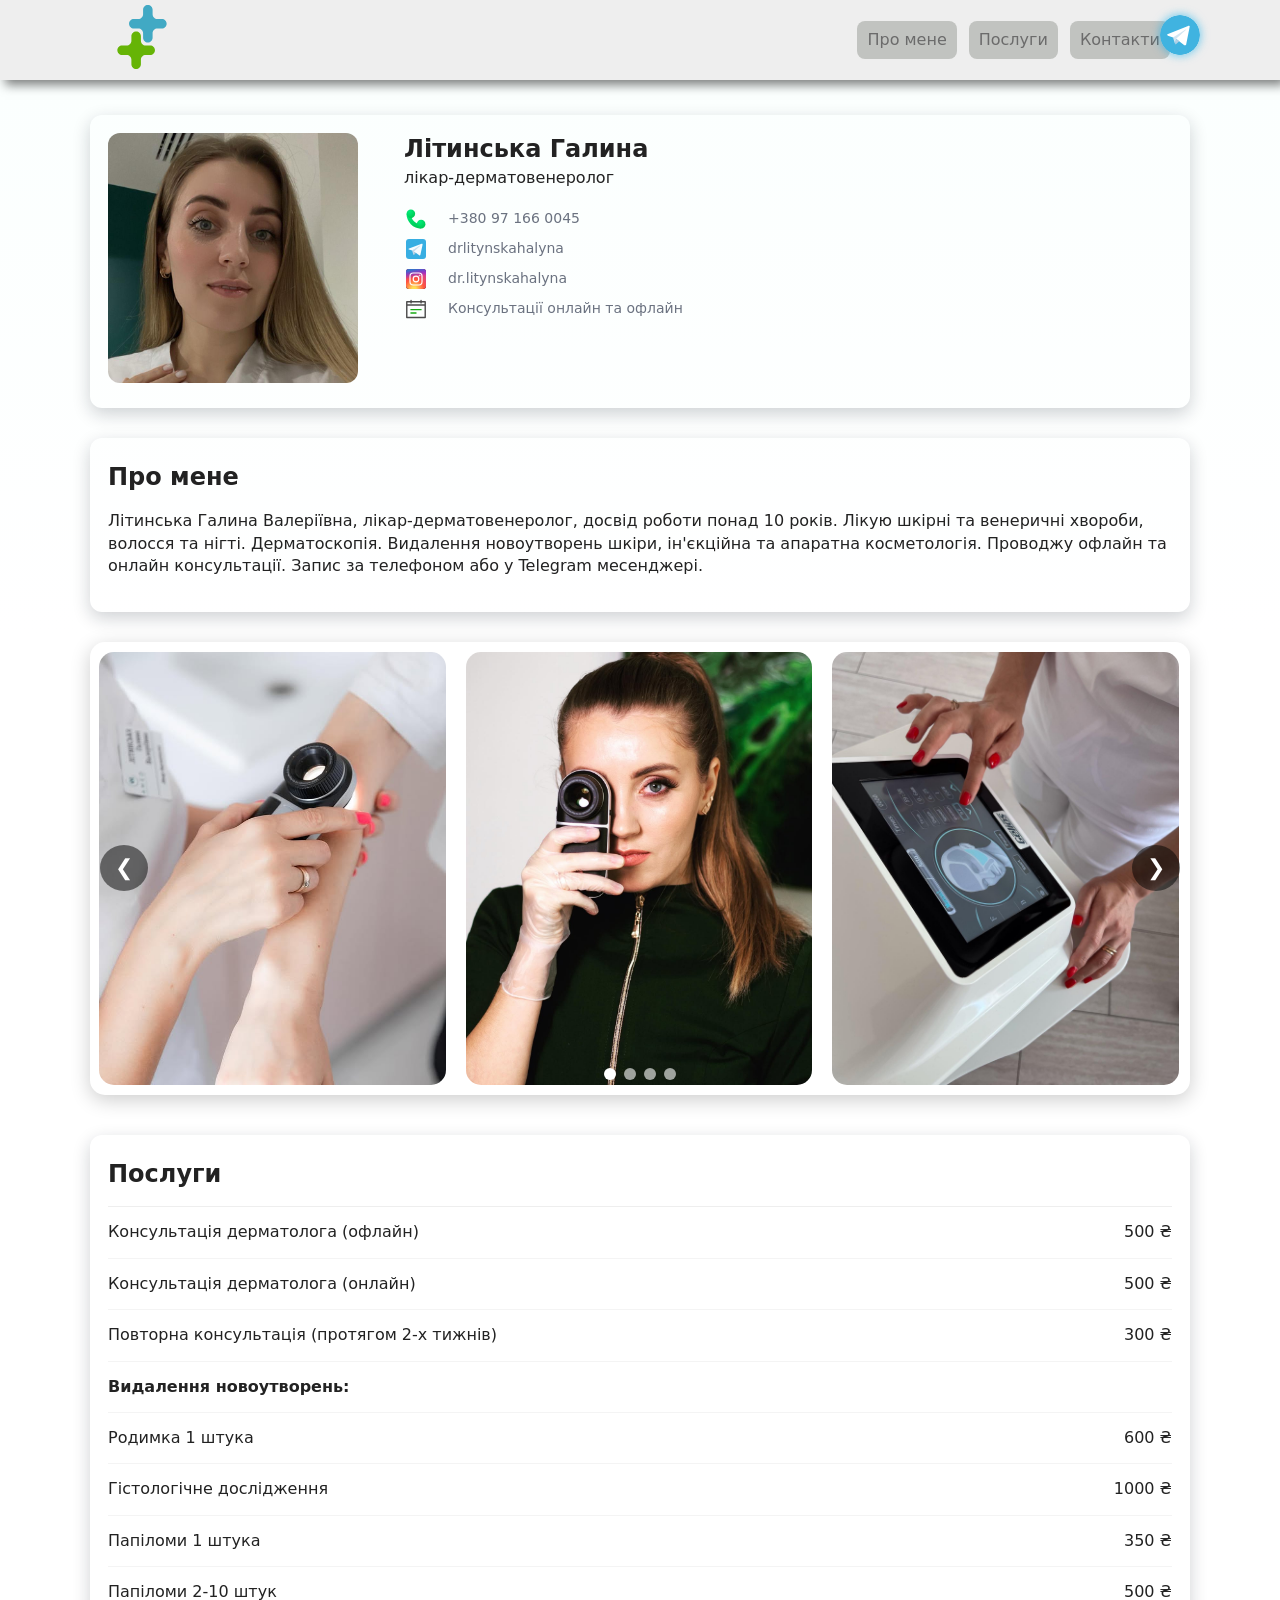
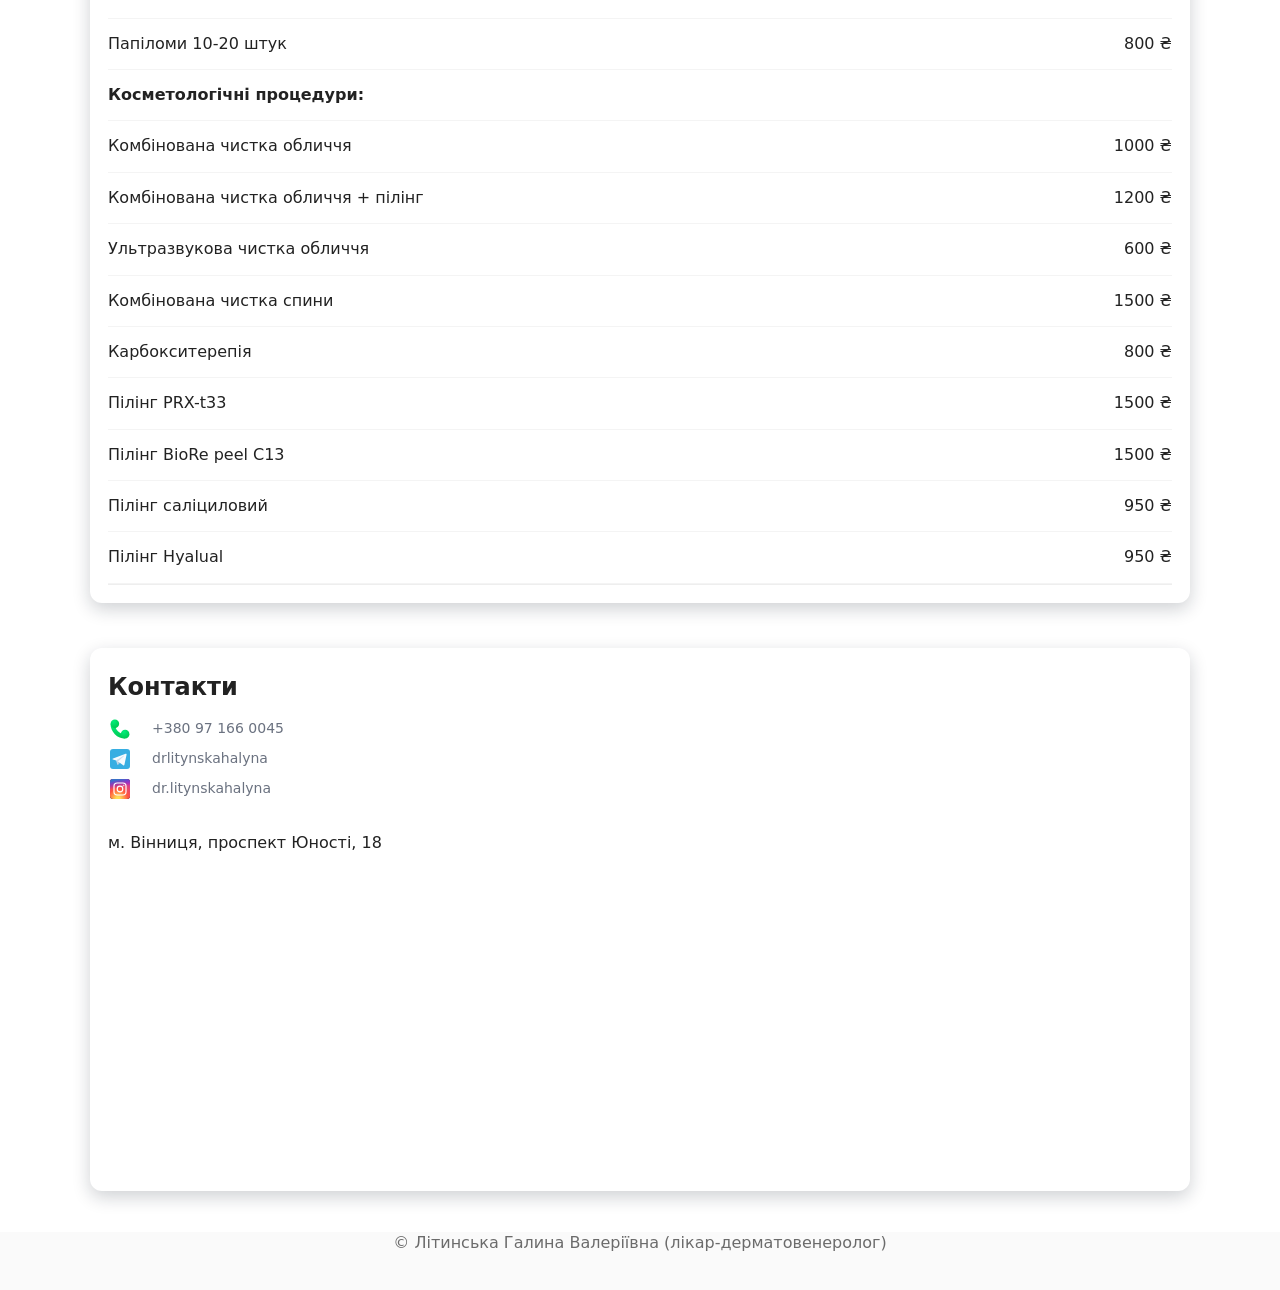
==== commit e45dc4ae: "Update service description" ====
--- a/index.html
+++ b/index.html
@@ -3,7 +3,7 @@
 <head>
     <meta charset="utf-8">
     <meta name="viewport" content="width=device-width,initial-scale=1">
-    <title>Лікар дерматолог - Літинська Галина</title>
+    <title>Лікар дерматовенеролог - Літинська Галина Валеріївна</title>
     <meta name="description" content="Лікар дерматолог - Літинська Галина">
     <meta name="keywords" content="Літинська, Галина, лікар, дерматолог">
     <meta name="robots" content="index, follow">
@@ -64,9 +64,10 @@
             <div class="card">
                 <h2>Про мене</h2>
                 <p class="small-muted">
-                    Літинська Галина Валеріївна, лікар-дерматоловенеролог, стаж роботи понад 10 років.
-                    Лікую шкірні та венерологічні хвороби, волосся та нігті.
-                    Проводжу офлайн та онлайн консультації. Запис за телефоном або у Telegram месенджері.
+                    Літинська Галина Валеріївна, лікар-дерматовенеролог, досвід роботи понад 10 років.
+                    Лікую шкірні та венеричні хвороби, волосся та нігті. Дерматоскопія. Видалення новоутворень шкіри,
+                    ін'єкційна та апаратна косметологія. Проводжу офлайн та онлайн консультації.
+                    Запис за телефоном або у Telegram месенджері.
                 </p>
             </div>
         </section>
@@ -149,7 +150,7 @@
 
 <footer class="site-footer">
     <div class="container">
-        <p>© Літинська Галина (лікар-дерматолог)</p>
+        <p>© Літинська Галина Валеріївна (лікар-дерматовенеролог)</p>
     </div>
 </footer>
 
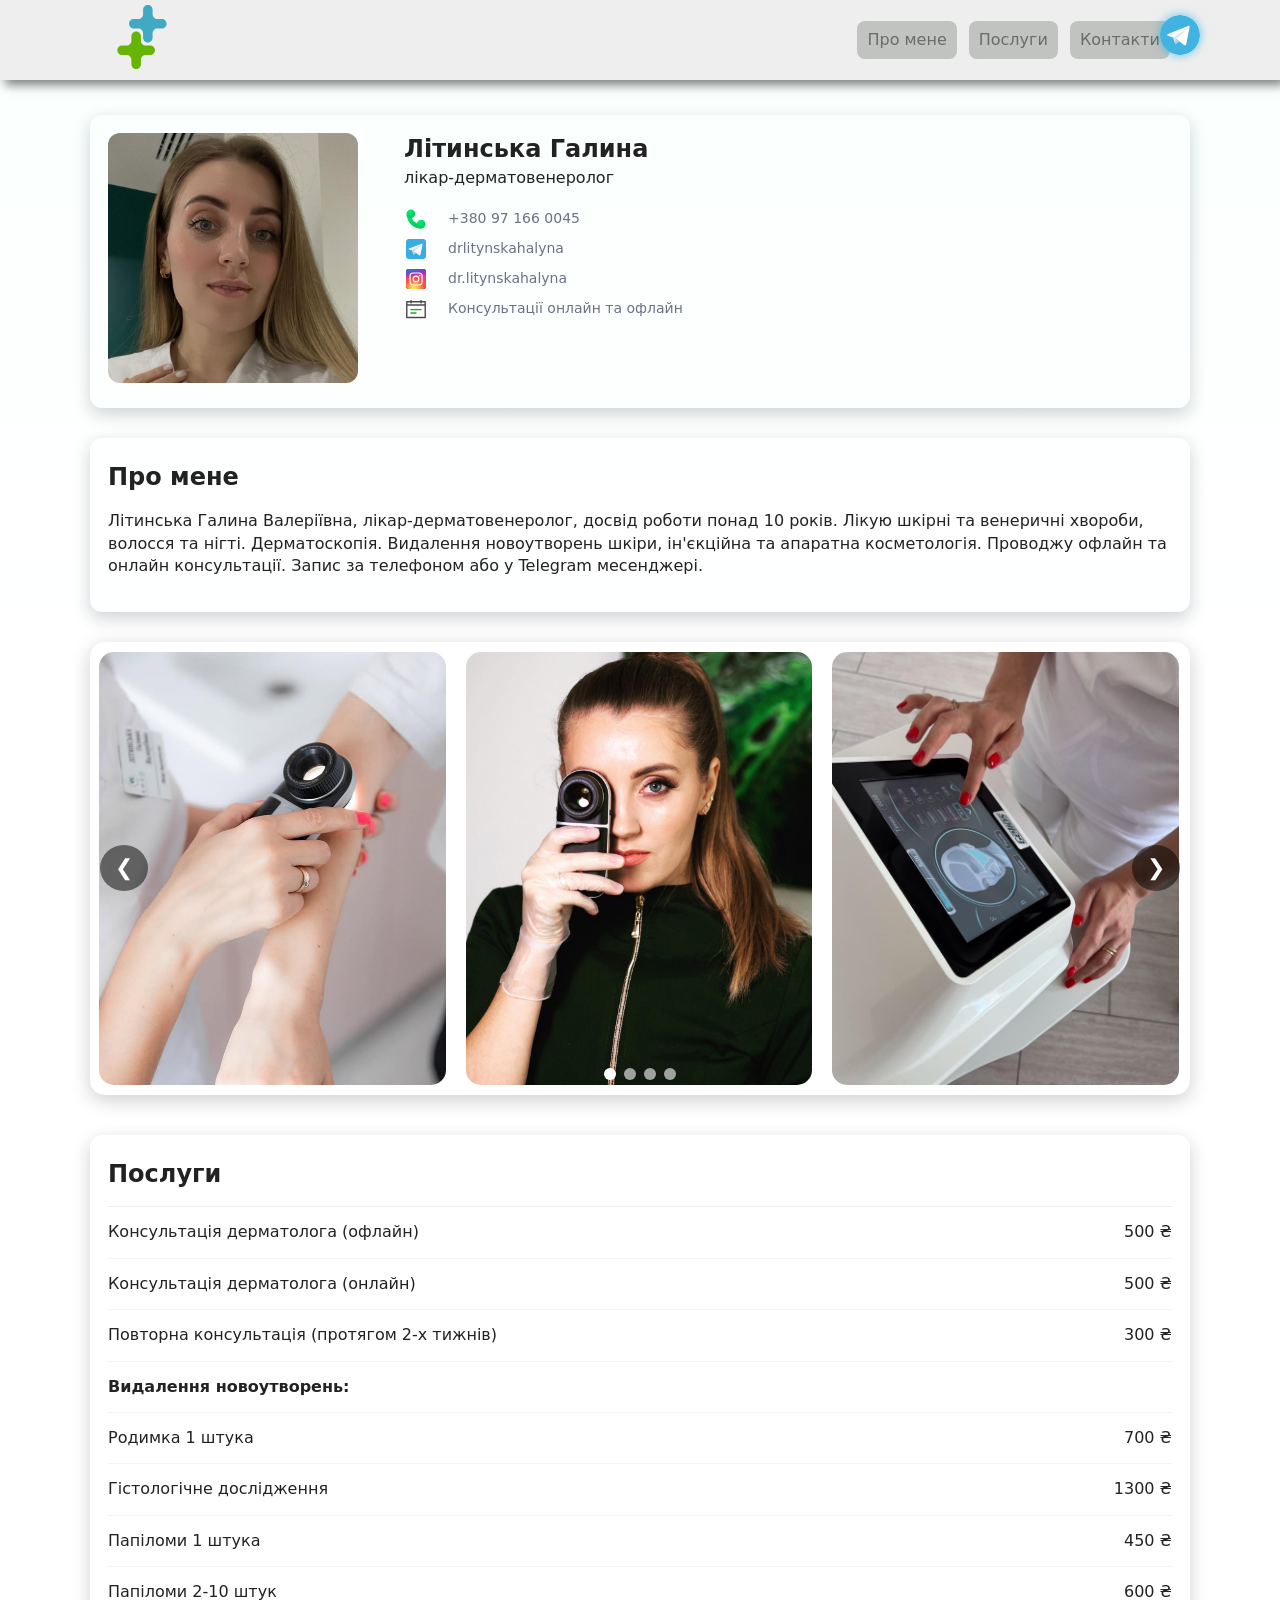
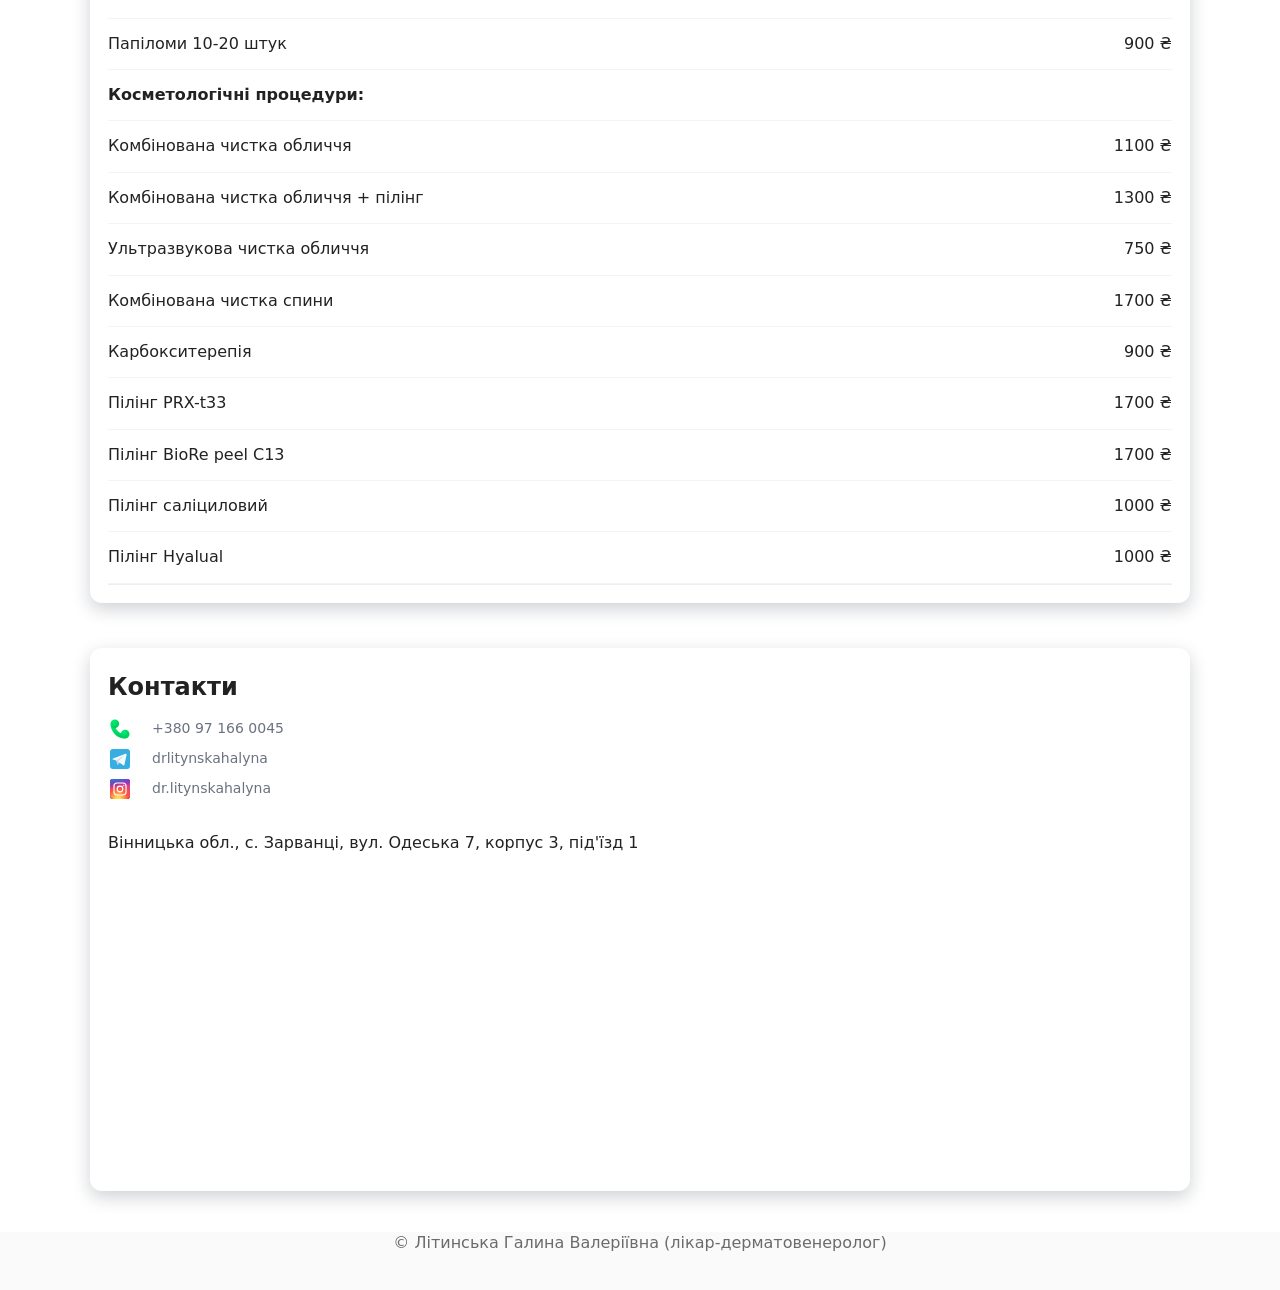
==== commit 45ca7f3c: "Update prices and location" ====
--- a/index.html
+++ b/index.html
@@ -96,21 +96,21 @@
                     <li><span>Консультація дерматолога (онлайн)</span><span class="price">500 ₴</span></li>
                     <li><span>Повторна консультація (протягом 2-х тижнів)</span><span class="price">300 ₴</span></li>
                     <li><span><strong>Видалення новоутворень:</strong></span></li>
-                    <li><span>Родимка 1 штука</span><span class="price">600 ₴</span></li>
-                    <li><span>Гістологічне дослідження</span><span class="price">1000 ₴</span></li>
-                    <li><span>Папіломи 1 штука</span><span class="price">350 ₴</span></li>
-                    <li><span>Папіломи 2-10 штук</span><span class="price">500 ₴</span></li>
-                    <li><span>Папіломи 10-20 штук</span><span class="price">800 ₴</span></li>
+                    <li><span>Родимка 1 штука</span><span class="price">700 ₴</span></li>
+                    <li><span>Гістологічне дослідження</span><span class="price">1300 ₴</span></li>
+                    <li><span>Папіломи 1 штука</span><span class="price">450 ₴</span></li>
+                    <li><span>Папіломи 2-10 штук</span><span class="price">600 ₴</span></li>
+                    <li><span>Папіломи 10-20 штук</span><span class="price">900 ₴</span></li>
                     <li><span><strong>Косметологічні процедури:</strong></span></li>
-                    <li><span>Комбінована чистка обличчя</span><span class="price">1000 ₴</span></li>
-                    <li><span>Комбінована чистка обличчя + пілінг</span><span class="price">1200 ₴</span></li>
-                    <li><span>Ультразвукова чистка обличчя</span><span class="price">600 ₴</span></li>
-                    <li><span>Комбінована чистка спини</span><span class="price">1500 ₴</span></li>
-                    <li><span>Карбокситерепія</span><span class="price">800 ₴</span></li>
-                    <li><span>Пілінг PRX-t33</span><span class="price">1500 ₴</span></li>
-                    <li><span>Пілінг BioRe peel C13</span><span class="price">1500 ₴</span></li>
-                    <li><span>Пілінг саліциловий</span><span class="price">950 ₴</span></li>
-                    <li><span>Пілінг Hyalual</span><span class="price">950 ₴</span></li>
+                    <li><span>Комбінована чистка обличчя</span><span class="price">1100 ₴</span></li>
+                    <li><span>Комбінована чистка обличчя + пілінг</span><span class="price">1300 ₴</span></li>
+                    <li><span>Ультразвукова чистка обличчя</span><span class="price">750 ₴</span></li>
+                    <li><span>Комбінована чистка спини</span><span class="price">1700 ₴</span></li>
+                    <li><span>Карбокситерепія</span><span class="price">900 ₴</span></li>
+                    <li><span>Пілінг PRX-t33</span><span class="price">1700 ₴</span></li>
+                    <li><span>Пілінг BioRe peel C13</span><span class="price">1700 ₴</span></li>
+                    <li><span>Пілінг саліциловий</span><span class="price">1000 ₴</span></li>
+                    <li><span>Пілінг Hyalual</span><span class="price">1000 ₴</span></li>
                 </ul>
             </div>
         </div>
@@ -133,9 +133,9 @@
                     <a href="https://www.instagram.com/dr.litynskahalyna" target="_blank">dr.litynskahalyna</a>
                 </div>
                 <br>
-                м. Вінниця, проспект Юності, 18
+                Вінницька обл., с. Зарванці, вул. Одеська 7, корпус 3, під'їзд 1
                 <div class="map-wrap">
-                    <iframe src="https://www.google.com/maps/embed?pb=!1m18!1m12!1m3!1d73303.48271328525!2d28.41635927194951!3d49.22616092474371!2m3!1f0!2f0!3f0!3m2!1i1024!2i768!4f13.1!3m3!1m2!1s0x472d5c42c8feaab9%3A0xdc82a00f6ae1e998!2z0L_RgNC-0YHQv9C10LrRgiDQrtC90L7RgdGC0ZYsIDE4LCDQktGW0L3QvdC40YbRjywg0JLRltC90L3QuNGG0YzQutCwINC-0LHQu9Cw0YHRgtGMLCAyMTAwMA!5e0!3m2!1suk!2sua!4v1760284127808!5m2!1suk!2sua"
+                    <iframe src="https://www.google.com/maps/embed?pb=!1m18!1m12!1m3!1d1302.664788395873!2d28.390133396026236!3d49.232240331002075!2m3!1f0!2f0!3f0!3m2!1i1024!2i768!4f13.1!3m3!1m2!1s0x472d5dc4e0a29235%3A0x95bedbedfe77ef36!2z0JbQmiDQmtCV0JvQrNCm0JU!5e0!3m2!1suk!2sua!4v1791566910344!5m2!1suk!2sua"
                             width="600" height="450"
                             style="border:0;"
                             allowfullscreen=""
